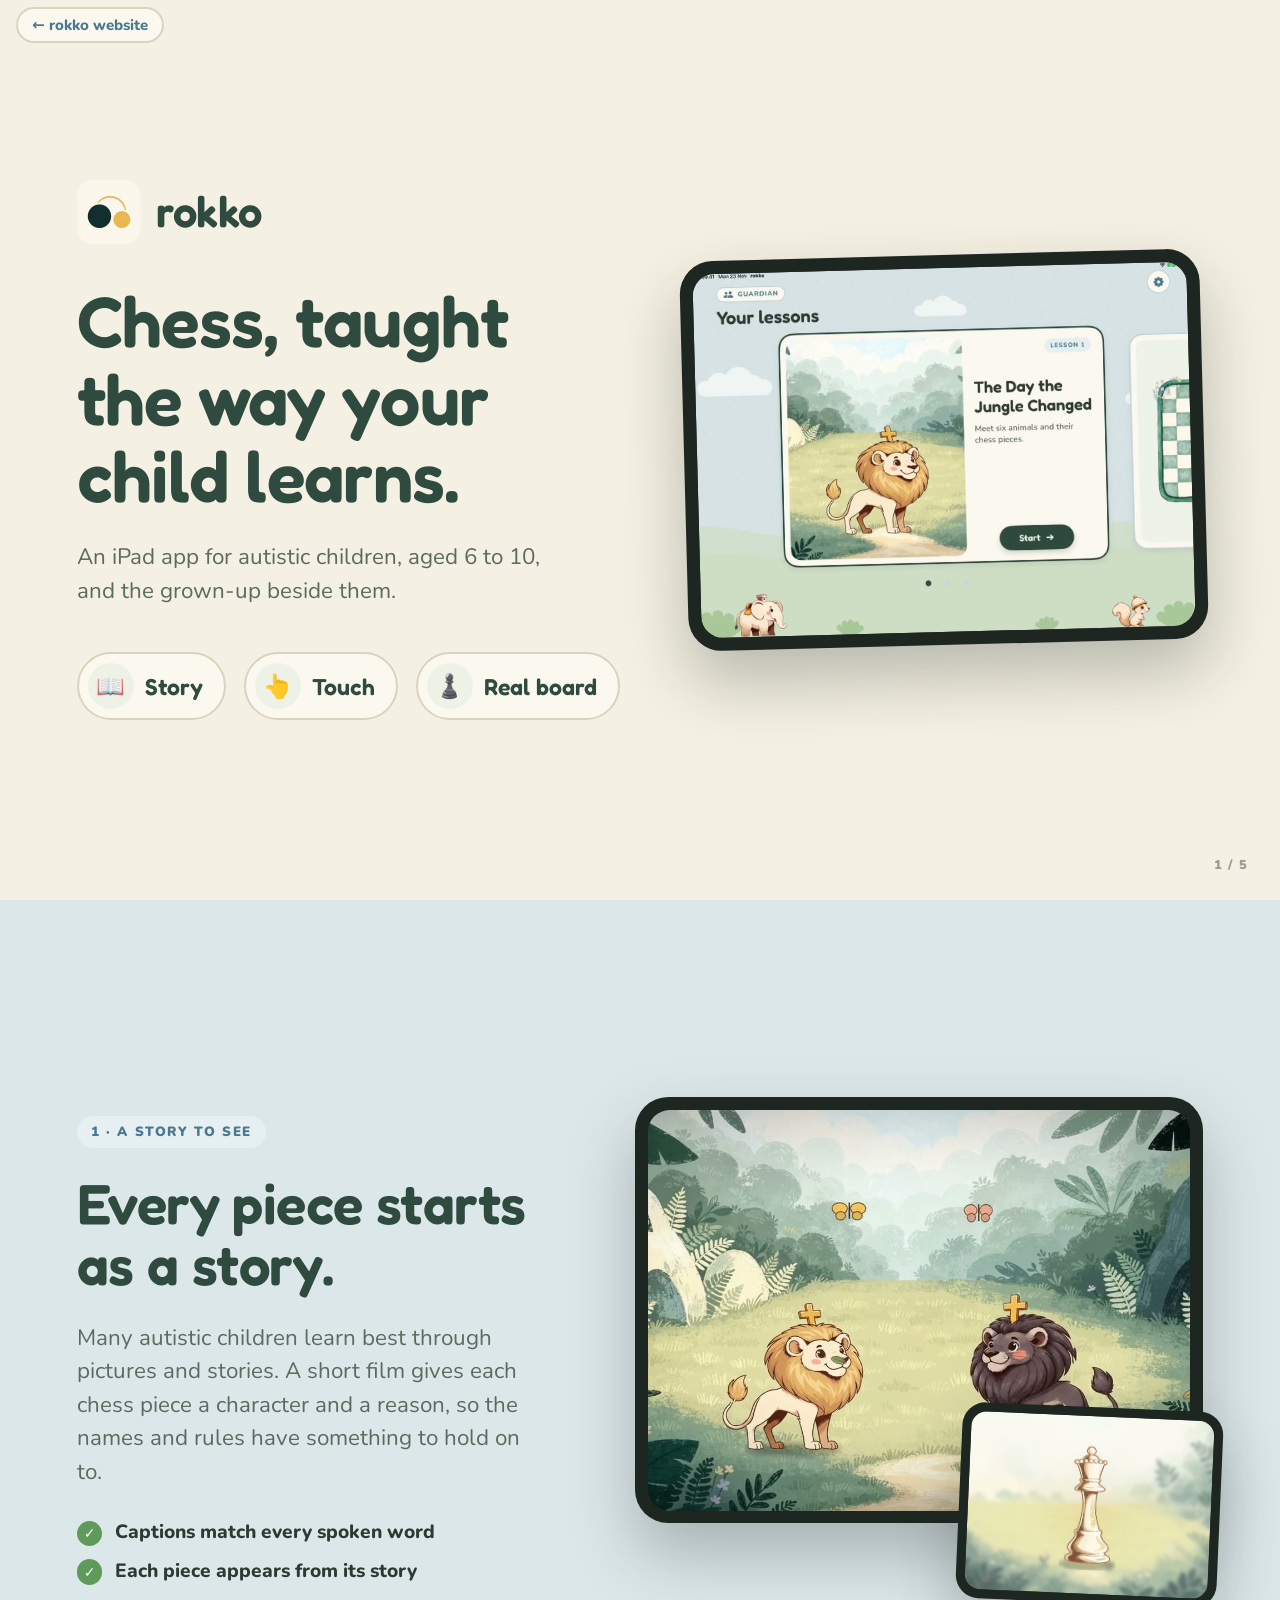
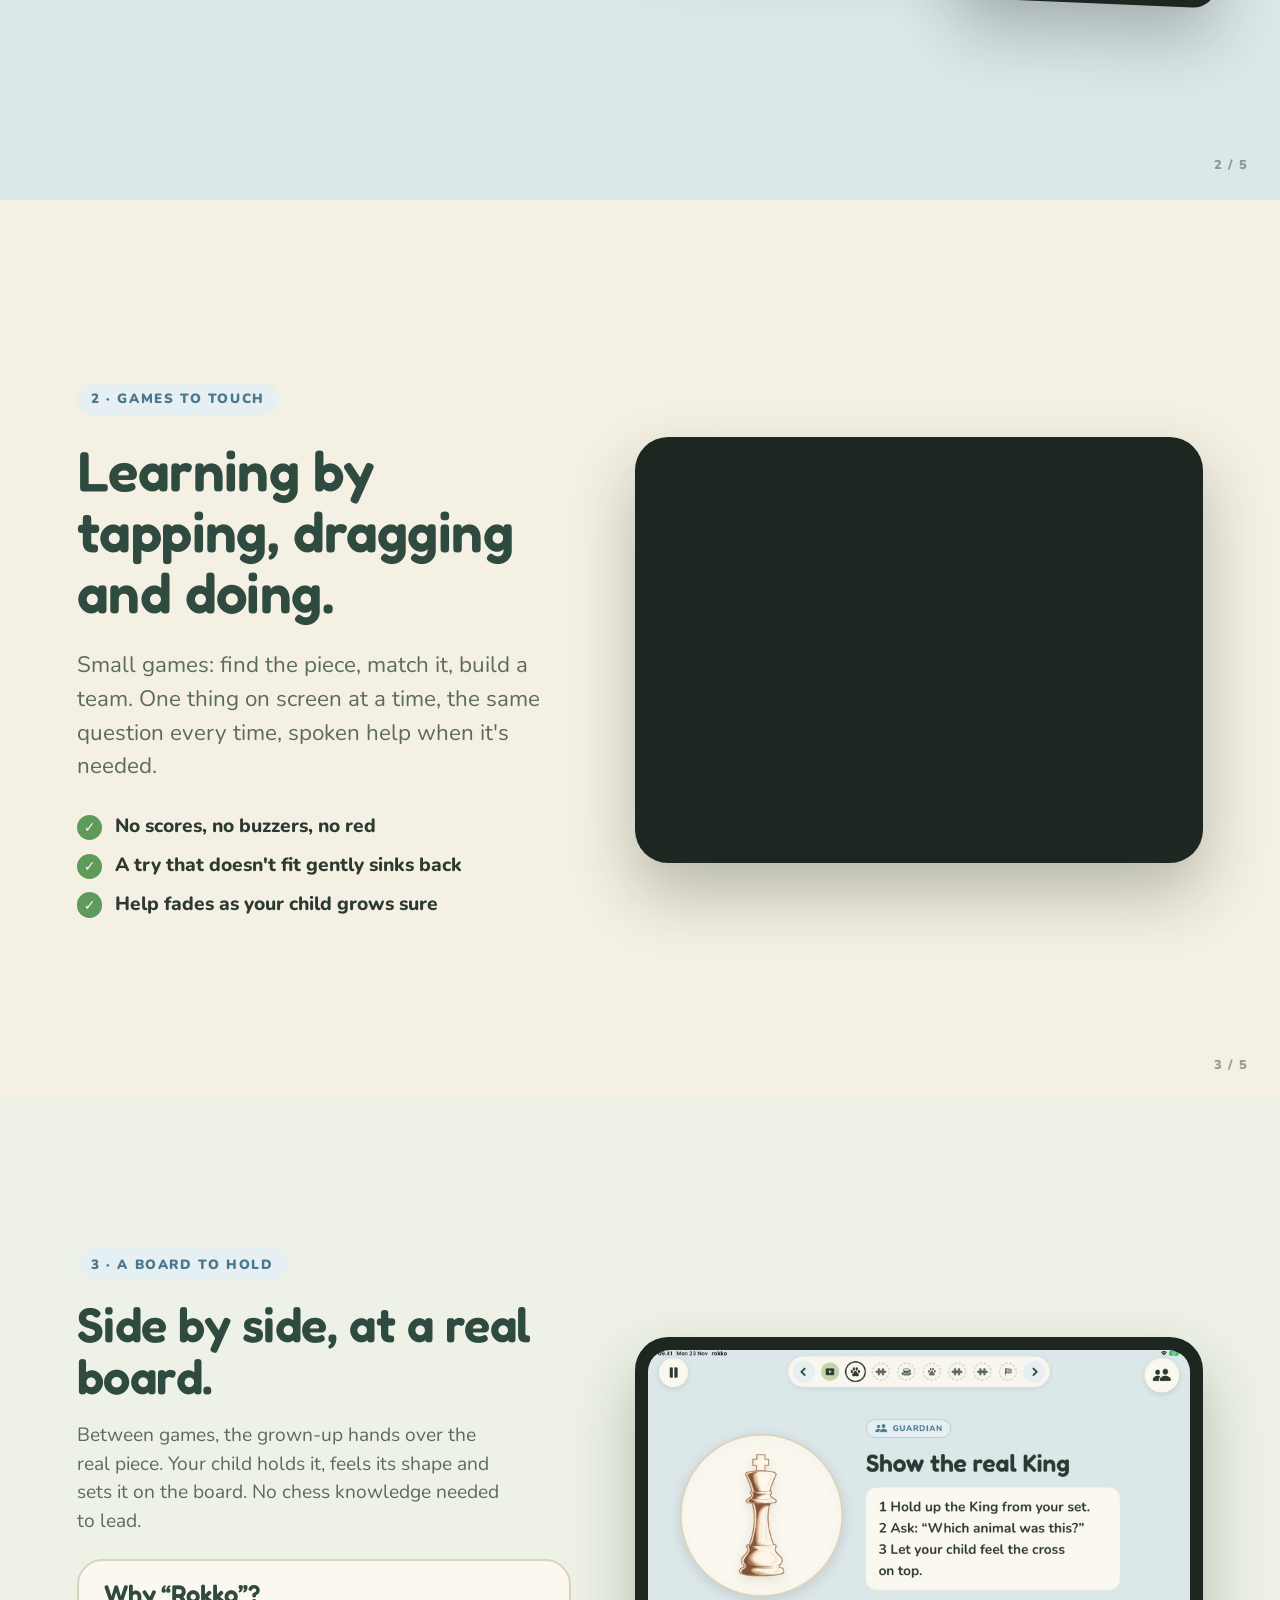
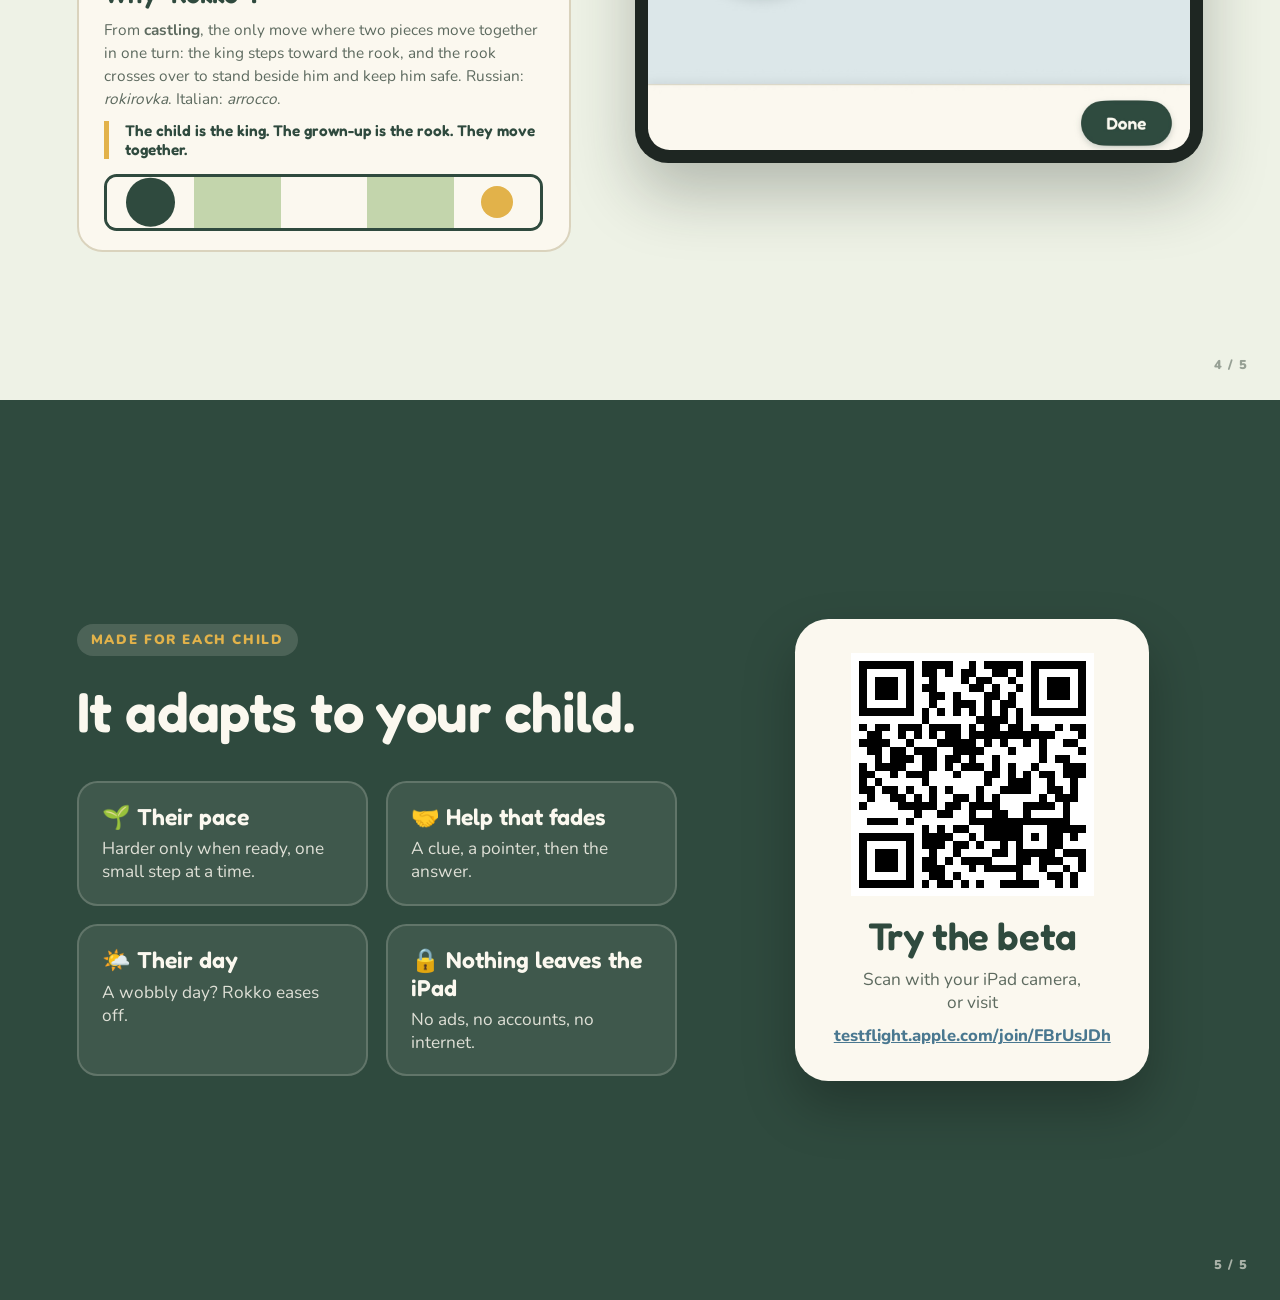
==== Website/showcase/index.html @ 0dcb4445 "Website: product page with app reel, screens and Why Rokko; 5-screen showcase (showcase/?screen=1-5)" ====
<!doctype html>
<html lang="en">
<head>
  <meta charset="utf-8">
  <meta name="viewport" content="width=device-width, initial-scale=1">
  <title>Rokko — showcase</title>
  <meta name="description" content="Rokko in five screens: chess for autistic children through story, touch and a real board.">
  <link rel="icon" href="../assets/favicon.png">
  <link rel="stylesheet" href="showcase.css">
</head>
<!--
  Five monitors, left to right:  showcase/?screen=1  …  showcase/?screen=5   (one panel each, full screen)
  One monitor:                    showcase/?screen=all  (shows each panel in turn)
  In a browser:                   showcase/             (all five panels as a scrolling page)
  Keys in kiosk mode: 1–5 switch panel, F full screen, A cycle all. Works offline from the folder.
-->
<body>
  <!-- 1 · Rokko -->
  <section class="panel p1" data-screen="1">
    <div class="copy">
      <div class="brand"><img src="../assets/icon.png" alt="">rokko</div>
      <h1>Chess, taught the way your child learns.</h1>
      <p class="lede">An iPad app for autistic children, aged 6 to 10, and the grown-up beside them.</p>
      <ul class="trio"><li><span>📖</span>Story</li><li><span>👆</span>Touch</li><li><span>♟️</span>Real board</li></ul>
    </div>
    <div class="ipad tilt"><video src="../media/reel.mp4" poster="../media/reel-poster.jpg" autoplay muted loop playsinline></video></div>
    <span class="step">1 / 5</span>
  </section>

  <!-- 2 · Story -->
  <section class="panel p2" data-screen="2">
    <div class="copy">
      <span class="tag">1 · A story to see</span>
      <h2>Every piece starts as a story.</h2>
      <p class="lede">Many autistic children learn best through pictures and stories. A short film gives each chess piece a character and a reason, so the names and rules have something to hold on to.</p>
      <ul class="ticks"><li>Captions match every spoken word</li><li>Each piece appears from its story</li></ul>
    </div>
    <div class="stack">
      <div class="ipad"><video src="../media/story.mp4" poster="../media/story-poster.jpg" autoplay muted loop playsinline></video></div>
      <div class="ipad small"><video src="../media/transform.mp4" poster="../media/transform-poster.jpg" autoplay muted loop playsinline></video></div>
    </div>
    <span class="step">2 / 5</span>
  </section>

  <!-- 3 · Touch -->
  <section class="panel p3" data-screen="3">
    <div class="copy">
      <span class="tag">2 · Games to touch</span>
      <h2>Learning by tapping, dragging and doing.</h2>
      <p class="lede">Small games: find the piece, match it, build a team. One thing on screen at a time, the same question every time, spoken help when it's needed.</p>
      <ul class="ticks"><li>No scores, no buzzers, no red</li><li>A try that doesn't fit gently sinks back</li><li>Help fades as your child grows sure</li></ul>
    </div>
    <div class="ipad fade">
      <img src="../media/6_round.jpg" alt="A game: Find the King">
      <img src="../media/4_meet.jpg" alt="Meeting a piece">
      <img src="../media/3_film.jpg" alt="The story with captions">
    </div>
    <span class="step">3 / 5</span>
  </section>

  <!-- 4 · Real board + Why Rokko -->
  <section class="panel p4" data-screen="4">
    <div class="copy">
      <span class="tag">3 · A board to hold</span>
      <h2>Side by side, at a real board.</h2>
      <p class="lede">Between games, the grown-up hands over the real piece. Your child holds it, feels its shape and sets it on the board. No chess knowledge needed to lead.</p>
      <div class="why">
        <h3>Why “Rokko”?</h3>
        <p>From <strong>castling</strong>, the only move where two pieces move together in one turn: the king steps toward the rook, and the rook crosses over to stand beside him and keep him safe. Russian: <em>rokirovka</em>. Italian: <em>arrocco</em>.</p>
        <p class="pull">The child is the king. The grown-up is the rook. They move together.</p>
        <div class="castle" aria-hidden="true">
          <span></span><span></span><span></span><span></span><span></span>
          <i class="rook"></i><i class="king"></i>
        </div>
      </div>
    </div>
    <div class="ipad"><img src="../media/5_show.jpg" alt="Guardian's turn: Show the real King"></div>
    <span class="step">4 / 5</span>
  </section>

  <!-- 5 · Adapts + beta -->
  <section class="panel p5" data-screen="5">
    <div class="copy">
      <span class="tag">Made for each child</span>
      <h2>It adapts to your child.</h2>
      <div class="cards">
        <div><b>🌱 Their pace</b><span>Harder only when ready, one small step at a time.</span></div>
        <div><b>🤝 Help that fades</b><span>A clue, a pointer, then the answer.</span></div>
        <div><b>🌤️ Their day</b><span>A wobbly day? Rokko eases off.</span></div>
        <div><b>🔒 Nothing leaves the iPad</b><span>No ads, no accounts, no internet.</span></div>
      </div>
    </div>
    <div class="beta">
      <img class="qr" src="../media/testflight-qr.png" alt="QR code for the Rokko TestFlight beta">
      <h3>Try the beta</h3>
      <p>Scan with your iPad camera,<br>or visit</p>
      <a href="https://testflight.apple.com/join/FBrUsJDh">testflight.apple.com/join/FBrUsJDh</a>
    </div>
    <span class="step">5 / 5</span>
  </section>

  <nav class="web-nav"><a href="../">← rokko website</a></nav>

  <script>
    // Kiosk mode: ?screen=1…5 shows one panel full screen; ?screen=all shows each in turn.
    const panels = [...document.querySelectorAll('.panel')];
    const param = new URLSearchParams(location.search).get('screen');
    const CYCLE_SECONDS = 20;
    let timer = null;

    function show(n) {
      document.body.classList.add('kiosk');
      panels.forEach(p => p.classList.toggle('on', p.dataset.screen === String(n)));
      panels.forEach(p => p.querySelectorAll('video').forEach(v => p.classList.contains('on') ? v.play().catch(() => {}) : v.pause()));
    }
    function cycle() {
      let i = 0; show(1); clearInterval(timer);
      timer = setInterval(() => { i = (i + 1) % panels.length; show(i + 1); }, CYCLE_SECONDS * 1000);
    }
    if (param === 'all') cycle();
    else if (param && panels[param - 1]) show(param);

    document.addEventListener('keydown', e => {
      if (e.key >= '1' && e.key <= '5') { clearInterval(timer); show(e.key); history.replaceState(null, '', '?screen=' + e.key); }
      if (e.key === 'a' || e.key === 'A') { cycle(); history.replaceState(null, '', '?screen=all'); }
      if (e.key === 'f' || e.key === 'F') document.documentElement.requestFullscreen?.();
    });
  </script>
</body>
</html>
---- Website/showcase/showcase.css ----
/* Rokko showcase: five full-screen panels for a monitor wall, and a scrolling page in a browser. */
@font-face { font-family: "Fredoka"; src: url("../assets/Fredoka-SemiBold.ttf") format("truetype"); font-weight: 600; }
@font-face { font-family: "Nunito"; src: url("../assets/Nunito.ttf") format("truetype"); font-weight: 200 1000; }

:root {
  --paper: #F4F0E3; --mist: #DCE7EA; --card: #FBF8EF; --card-edge: #DAD3BD; --leaf: #2F4A3E; --ink: #2D3A31;
  --ink-soft: #5D6A5F; --honey: #E2B24A; --moss: #5E9A5A; --sage: #C3D5AC; --sage-wash: #EEF2E6; --teal: #4A7890; --teal-wash: #E6EFF1;
  /* One unit scales everything to the screen: 1/100 of the width, capped by height for a 16:9 panel. */
  --u: min(1vw, 1.7778vh);
}
* { box-sizing: border-box; }
html, body { margin: 0; }
body { background: var(--paper); color: var(--ink); font-family: "Nunito", system-ui, sans-serif; -webkit-font-smoothing: antialiased; }
h1, h2, h3, .brand { font-family: "Fredoka", system-ui, sans-serif; font-weight: 600; letter-spacing: -0.01em; line-height: 1.08; margin: 0; }
a { color: var(--teal); font-weight: 800; }

/* Panel: 16:9 layout, copy left, device right */
.panel { position: relative; min-height: 100vh; display: grid; grid-template-columns: 1fr 1.15fr; align-items: center;
  gap: calc(var(--u) * 5); padding: calc(var(--u) * 5) calc(var(--u) * 6); overflow: hidden; }
.panel:nth-of-type(even) { background: var(--mist); }
.p4 { background: var(--sage-wash) !important; }
.p5 { background: var(--leaf) !important; color: var(--card); grid-template-columns: 1.3fr 1fr; }

.brand { display: flex; align-items: center; gap: calc(var(--u) * 1.2); font-size: calc(var(--u) * 3.4); color: var(--leaf); margin-bottom: calc(var(--u) * 3); }
.brand img { width: calc(var(--u) * 5); height: calc(var(--u) * 5); border-radius: calc(var(--u) * 1.2); }
h1 { font-size: calc(var(--u) * 5.6); color: var(--leaf); }
h2 { font-size: calc(var(--u) * 4.4); color: var(--leaf); }
.p5 h2 { color: var(--card); }
.lede { font-size: calc(var(--u) * 1.75); line-height: 1.5; color: var(--ink-soft); margin: calc(var(--u) * 2) 0 0; max-width: 36ch; }
.tag { display: inline-block; font-weight: 900; text-transform: uppercase; letter-spacing: 0.12em; font-size: calc(var(--u) * 1.05);
  color: var(--teal); background: var(--teal-wash); padding: calc(var(--u) * 0.5) calc(var(--u) * 1.1); border-radius: 999px; margin-bottom: calc(var(--u) * 2); }
.p5 .tag { background: rgba(251, 248, 239, 0.14); color: var(--honey); }
.step { position: absolute; right: calc(var(--u) * 2.5); bottom: calc(var(--u) * 2); font-weight: 900; font-size: calc(var(--u) * 1);
  letter-spacing: 0.1em; color: var(--ink-soft); opacity: 0.6; }
.p5 .step { color: var(--card); }

.trio { list-style: none; padding: 0; margin: calc(var(--u) * 3.5) 0 0; display: flex; gap: calc(var(--u) * 1.4); }
.trio li { display: flex; align-items: center; gap: calc(var(--u) * 0.9); background: var(--card); border: calc(var(--u) * 0.22) solid var(--card-edge);
  border-radius: 999px; padding: calc(var(--u) * 0.7) calc(var(--u) * 1.6) calc(var(--u) * 0.7) calc(var(--u) * 0.7);
  font-family: "Fredoka", sans-serif; font-size: calc(var(--u) * 1.8); color: var(--leaf); }
.trio span { width: calc(var(--u) * 3.6); height: calc(var(--u) * 3.6); border-radius: 50%; display: grid; place-items: center;
  background: var(--sage-wash); font-size: calc(var(--u) * 1.8); }

.ticks { list-style: none; padding: 0; margin: calc(var(--u) * 2.4) 0 0; display: grid; gap: calc(var(--u) * 1); }
.ticks li { position: relative; padding-left: calc(var(--u) * 3); font-weight: 800; font-size: calc(var(--u) * 1.5); }
.ticks li::before { content: "✓"; position: absolute; left: 0; top: 0.1em; width: calc(var(--u) * 2); height: calc(var(--u) * 2); border-radius: 50%;
  background: var(--moss); color: var(--card); font-size: calc(var(--u) * 1.1); display: grid; place-items: center; }

/* iPad frame */
.ipad { position: relative; aspect-ratio: 4 / 3; width: 100%; background: #1E2622; border-radius: calc(var(--u) * 2.6); padding: calc(var(--u) * 1);
  box-shadow: 0 calc(var(--u) * 2.4) calc(var(--u) * 5) rgba(30, 40, 34, 0.28); }
.ipad > img, .ipad > video { position: absolute; inset: calc(var(--u) * 1); width: calc(100% - var(--u) * 2); height: calc(100% - var(--u) * 2);
  object-fit: cover; border-radius: calc(var(--u) * 1.7); background: var(--mist); }
.tilt { transform: rotate(-1.5deg); }
.stack { position: relative; padding-bottom: 14%; }
.stack .small { position: absolute; width: 46%; right: -3%; bottom: 0; transform: rotate(2.5deg); padding: calc(var(--u) * 0.7); border-radius: calc(var(--u) * 1.8); }
.stack .small > video { inset: calc(var(--u) * 0.7); width: calc(100% - var(--u) * 1.4); height: calc(100% - var(--u) * 1.4); border-radius: calc(var(--u) * 1.2); }

/* Panel 3: screens cross-fade */
.fade > img { opacity: 0; animation: fade 15s infinite; }
.fade > img:nth-child(2) { animation-delay: 5s; }
.fade > img:nth-child(3) { animation-delay: 10s; }
@keyframes fade { 0% { opacity: 0; } 4%, 33% { opacity: 1; } 38%, 100% { opacity: 0; } }

/* Panel 4: Why Rokko + castling */
.why { margin-top: calc(var(--u) * 2.6); background: var(--card); border: calc(var(--u) * 0.22) solid var(--card-edge); border-radius: calc(var(--u) * 2);
  padding: calc(var(--u) * 2) calc(var(--u) * 2.4); }
.why h3 { font-size: calc(var(--u) * 2); color: var(--leaf); }
.why p { font-size: calc(var(--u) * 1.3); line-height: 1.5; margin: calc(var(--u) * 0.8) 0 0; color: var(--ink-soft); }
.why .pull { font-family: "Fredoka", sans-serif; font-size: calc(var(--u) * 1.75); color: var(--leaf); line-height: 1.25;
  border-left: calc(var(--u) * 0.4) solid var(--honey); padding-left: calc(var(--u) * 1.2); }
.castle { position: relative; display: grid; grid-template-columns: repeat(5, 1fr); height: calc(var(--u) * 5.2); margin-top: calc(var(--u) * 1.6);
  border-radius: calc(var(--u) * 1); overflow: hidden; border: calc(var(--u) * 0.25) solid var(--leaf); }
.castle span:nth-child(odd) { background: var(--card); } .castle span:nth-child(even) { background: var(--sage); }
.castle i { position: absolute; top: 50%; width: 20%; display: grid; place-items: center; transform: translateY(-50%); }
.castle i::before { content: ""; border-radius: 50%; aspect-ratio: 1; }
.castle .rook::before { height: calc(var(--u) * 3.8); background: var(--leaf); }
.castle .king::before { height: calc(var(--u) * 2.5); background: var(--honey); }
.castle .rook { left: 0; animation: rook 6s cubic-bezier(.4, 0, .2, 1) infinite; }
.castle .king { left: 80%; animation: king 6s cubic-bezier(.4, 0, .2, 1) infinite; }
@keyframes king { 0%, 15% { left: 80%; } 35%, 85% { left: 40%; } 100% { left: 80%; } }
@keyframes rook { 0%, 22% { left: 0; } 45%, 85% { left: 20%; } 100% { left: 0; } }

/* Panel 5 */
.cards { display: grid; grid-template-columns: 1fr 1fr; gap: calc(var(--u) * 1.4); margin-top: calc(var(--u) * 3); }
.cards div { background: rgba(251, 248, 239, 0.08); border: calc(var(--u) * 0.18) solid rgba(251, 248, 239, 0.18); border-radius: calc(var(--u) * 1.6);
  padding: calc(var(--u) * 1.6) calc(var(--u) * 1.8); }
.cards b { display: block; font-family: "Fredoka", sans-serif; font-weight: 600; font-size: calc(var(--u) * 1.8); margin-bottom: calc(var(--u) * 0.5); }
.cards span { font-size: calc(var(--u) * 1.35); opacity: 0.85; }
.beta { justify-self: center; text-align: center; background: var(--card); color: var(--ink); border-radius: calc(var(--u) * 2.6);
  padding: calc(var(--u) * 2.6) calc(var(--u) * 3); box-shadow: 0 calc(var(--u) * 2) calc(var(--u) * 4) rgba(0, 0, 0, 0.25); }
.qr { width: calc(var(--u) * 19); height: calc(var(--u) * 19); image-rendering: pixelated; display: block; margin: 0 auto calc(var(--u) * 1.6); }
.beta h3 { font-size: calc(var(--u) * 3); color: var(--leaf); }
.beta p { font-size: calc(var(--u) * 1.35); color: var(--ink-soft); margin: calc(var(--u) * 0.8) 0; }
.beta a { font-size: calc(var(--u) * 1.3); word-break: break-all; }

.web-nav { position: fixed; left: 16px; top: 14px; z-index: 5; }
.web-nav a { background: var(--card); border: 2px solid var(--card-edge); padding: 6px 14px; border-radius: 999px; text-decoration: none; font-size: 15px; }

/* Kiosk: one panel, exactly the screen, no cursor, no scroll */
.kiosk { overflow: hidden; cursor: none; }
.kiosk .panel { display: none; height: 100vh; }
.kiosk .panel.on { display: grid; animation: in 0.8s ease-out; }
.kiosk .web-nav { display: none; }
@keyframes in { from { opacity: 0; } to { opacity: 1; } }

@media (prefers-reduced-motion: reduce) {
  .castle .rook, .castle .king, .kiosk .panel.on { animation: none; }
  .castle .rook { left: 20%; } .castle .king { left: 40%; }
}

/* Browser on a portrait or small screen: stack */
@media (max-aspect-ratio: 5/4) {
  :root { --u: min(1.9vw, 1vh); }
  .panel, .p5 { grid-template-columns: 1fr; min-height: auto; padding: 72px 6vw; }
  .kiosk .panel { height: auto; min-height: 100vh; }
  .cards { grid-template-columns: 1fr; }
}

/* Fit tweaks */
.trio li { white-space: nowrap; }
.p4 { padding-top: calc(var(--u) * 3.5); padding-bottom: calc(var(--u) * 3.5); }
.p4 h2 { font-size: calc(var(--u) * 3.8); }
.p4 .lede { font-size: calc(var(--u) * 1.5); margin-top: calc(var(--u) * 1.4); }
.p4 .tag { margin-bottom: calc(var(--u) * 1.4); }
.p4 .why { margin-top: calc(var(--u) * 1.8); padding: calc(var(--u) * 1.5) calc(var(--u) * 2); }
.p4 .why p { font-size: calc(var(--u) * 1.2); }
.p4 .castle { height: calc(var(--u) * 4.4); margin-top: calc(var(--u) * 1.2); }
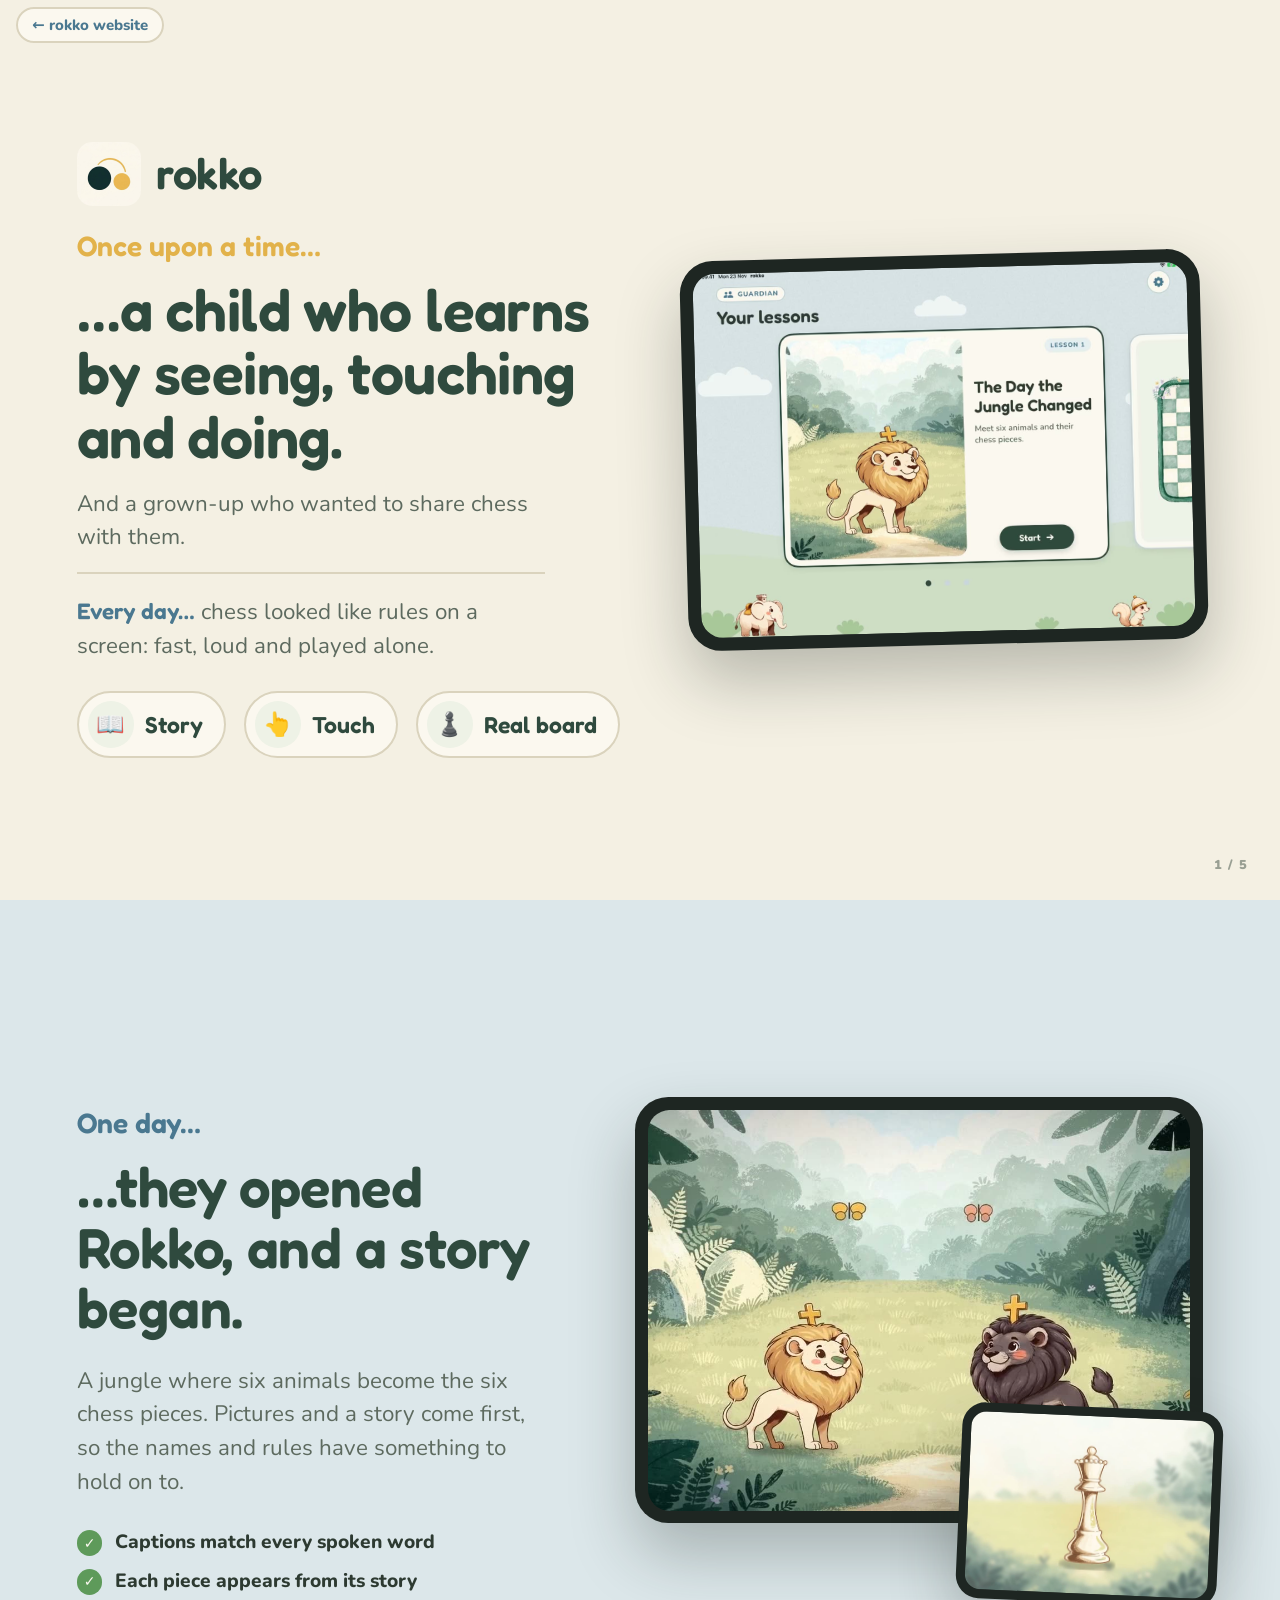
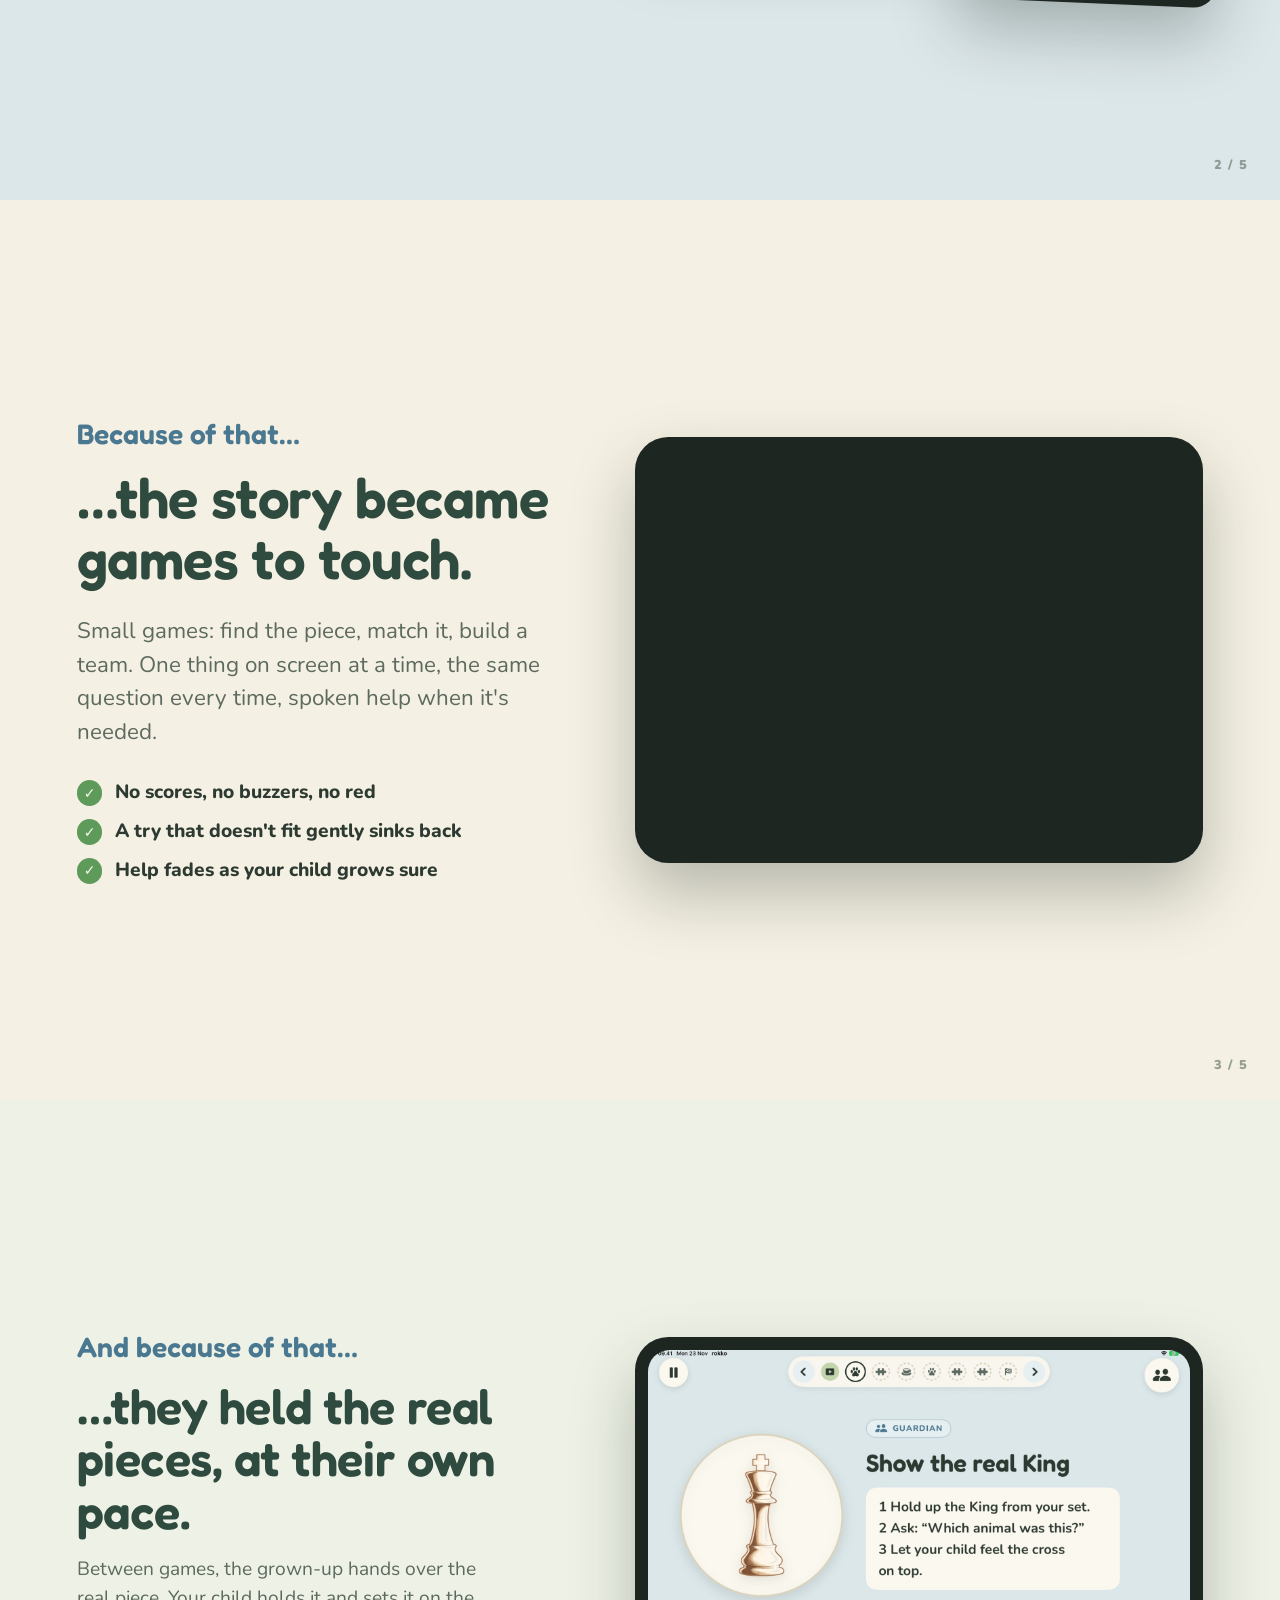
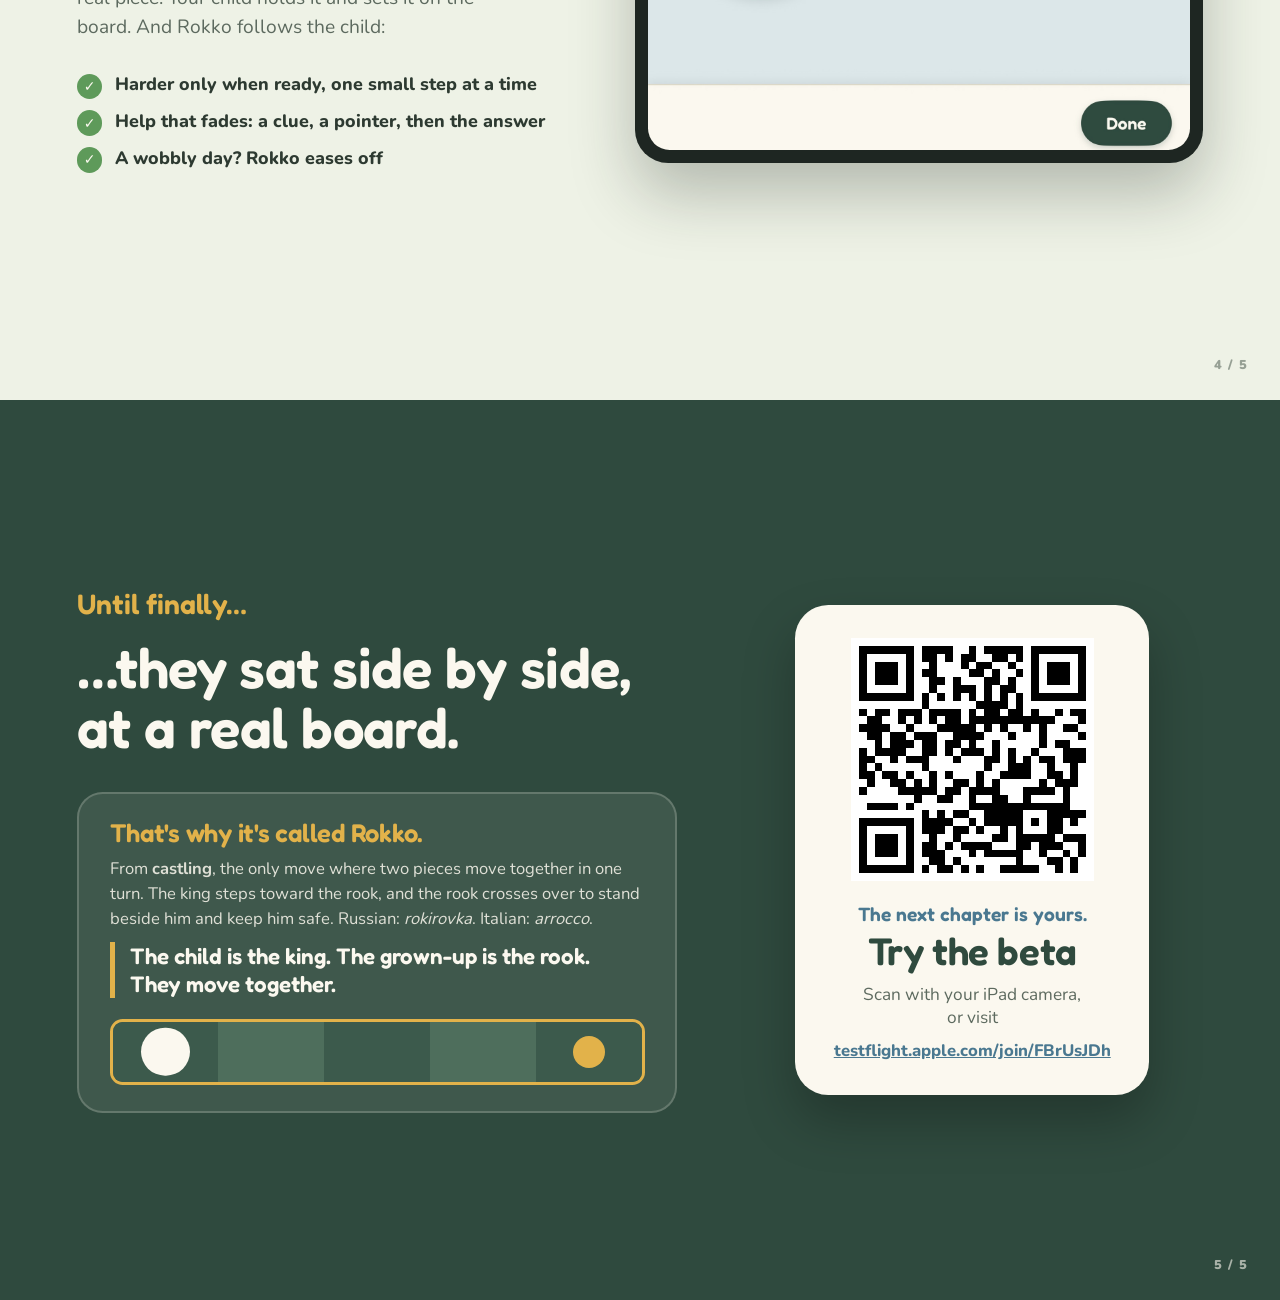
==== commit cd719a06: "Website and showcase: tell it as a frame story (Story Spine: once upon a time … until finally, castl" ====
--- a/Website/showcase/index.html
+++ b/Website/showcase/index.html
@@ -19,8 +19,10 @@
   <section class="panel p1" data-screen="1">
     <div class="copy">
       <div class="brand"><img src="../assets/icon.png" alt="">rokko</div>
-      <h1>Chess, taught the way your child learns.</h1>
-      <p class="lede">An iPad app for autistic children, aged 6 to 10, and the grown-up beside them.</p>
+      <span class="spine">Once upon a time…</span>
+      <h1>…a child who learns by seeing, touching and doing.</h1>
+      <p class="lede">And a grown-up who wanted to share chess with them.</p>
+      <p class="lede everyday"><b>Every day…</b> chess looked like rules on a screen: fast, loud and played alone.</p>
       <ul class="trio"><li><span>📖</span>Story</li><li><span>👆</span>Touch</li><li><span>♟️</span>Real board</li></ul>
     </div>
     <div class="ipad tilt"><video src="../media/reel.mp4" poster="../media/reel-poster.jpg" autoplay muted loop playsinline></video></div>
@@ -30,9 +32,9 @@
   <!-- 2 · Story -->
   <section class="panel p2" data-screen="2">
     <div class="copy">
-      <span class="tag">1 · A story to see</span>
-      <h2>Every piece starts as a story.</h2>
-      <p class="lede">Many autistic children learn best through pictures and stories. A short film gives each chess piece a character and a reason, so the names and rules have something to hold on to.</p>
+      <span class="spine">One day…</span>
+      <h2>…they opened Rokko, and a story began.</h2>
+      <p class="lede">A jungle where six animals become the six chess pieces. Pictures and a story come first, so the names and rules have something to hold on to.</p>
       <ul class="ticks"><li>Captions match every spoken word</li><li>Each piece appears from its story</li></ul>
     </div>
     <div class="stack">
@@ -45,8 +47,8 @@
   <!-- 3 · Touch -->
   <section class="panel p3" data-screen="3">
     <div class="copy">
-      <span class="tag">2 · Games to touch</span>
-      <h2>Learning by tapping, dragging and doing.</h2>
+      <span class="spine">Because of that…</span>
+      <h2>…the story became games to touch.</h2>
       <p class="lede">Small games: find the piece, match it, build a team. One thing on screen at a time, the same question every time, spoken help when it's needed.</p>
       <ul class="ticks"><li>No scores, no buzzers, no red</li><li>A try that doesn't fit gently sinks back</li><li>Help fades as your child grows sure</li></ul>
     </div>
@@ -61,18 +63,14 @@
   <!-- 4 · Real board + Why Rokko -->
   <section class="panel p4" data-screen="4">
     <div class="copy">
-      <span class="tag">3 · A board to hold</span>
-      <h2>Side by side, at a real board.</h2>
-      <p class="lede">Between games, the grown-up hands over the real piece. Your child holds it, feels its shape and sets it on the board. No chess knowledge needed to lead.</p>
-      <div class="why">
-        <h3>Why “Rokko”?</h3>
-        <p>From <strong>castling</strong>, the only move where two pieces move together in one turn: the king steps toward the rook, and the rook crosses over to stand beside him and keep him safe. Russian: <em>rokirovka</em>. Italian: <em>arrocco</em>.</p>
-        <p class="pull">The child is the king. The grown-up is the rook. They move together.</p>
-        <div class="castle" aria-hidden="true">
-          <span></span><span></span><span></span><span></span><span></span>
-          <i class="rook"></i><i class="king"></i>
-        </div>
-      </div>
+      <span class="spine">And because of that…</span>
+      <h2>…they held the real pieces, at their own pace.</h2>
+      <p class="lede">Between games, the grown-up hands over the real piece. Your child holds it and sets it on the board. And Rokko follows the child:</p>
+      <ul class="ticks">
+        <li>Harder only when ready, one small step at a time</li>
+        <li>Help that fades: a clue, a pointer, then the answer</li>
+        <li>A wobbly day? Rokko eases off</li>
+      </ul>
     </div>
     <div class="ipad"><img src="../media/5_show.jpg" alt="Guardian's turn: Show the real King"></div>
     <span class="step">4 / 5</span>
@@ -81,17 +79,21 @@
   <!-- 5 · Adapts + beta -->
   <section class="panel p5" data-screen="5">
     <div class="copy">
-      <span class="tag">Made for each child</span>
-      <h2>It adapts to your child.</h2>
-      <div class="cards">
-        <div><b>🌱 Their pace</b><span>Harder only when ready, one small step at a time.</span></div>
-        <div><b>🤝 Help that fades</b><span>A clue, a pointer, then the answer.</span></div>
-        <div><b>🌤️ Their day</b><span>A wobbly day? Rokko eases off.</span></div>
-        <div><b>🔒 Nothing leaves the iPad</b><span>No ads, no accounts, no internet.</span></div>
+      <span class="spine">Until finally…</span>
+      <h2>…they sat side by side, at a real board.</h2>
+      <div class="why">
+        <h3>That's why it's called Rokko.</h3>
+        <p>From <strong>castling</strong>, the only move where two pieces move together in one turn. The king steps toward the rook, and the rook crosses over to stand beside him and keep him safe. Russian: <em>rokirovka</em>. Italian: <em>arrocco</em>.</p>
+        <p class="pull">The child is the king. The grown-up is the rook. They move together.</p>
+        <div class="castle" aria-hidden="true">
+          <span></span><span></span><span></span><span></span><span></span>
+          <i class="rook"></i><i class="king"></i>
+        </div>
       </div>
     </div>
     <div class="beta">
       <img class="qr" src="../media/testflight-qr.png" alt="QR code for the Rokko TestFlight beta">
+      <span class="next">The next chapter is yours.</span>
       <h3>Try the beta</h3>
       <p>Scan with your iPad camera,<br>or visit</p>
       <a href="https://testflight.apple.com/join/FBrUsJDh">testflight.apple.com/join/FBrUsJDh</a>
--- a/Website/showcase/showcase.css
+++ b/Website/showcase/showcase.css
@@ -126,3 +126,23 @@
 .p4 .why { margin-top: calc(var(--u) * 1.8); padding: calc(var(--u) * 1.5) calc(var(--u) * 2); }
 .p4 .why p { font-size: calc(var(--u) * 1.2); }
 .p4 .castle { height: calc(var(--u) * 4.4); margin-top: calc(var(--u) * 1.2); }
+
+/* Story Spine (the frame) */
+.spine { display: block; font-family: "Fredoka", sans-serif; font-size: calc(var(--u) * 2.2); color: var(--teal); margin-bottom: calc(var(--u) * 1.2); }
+.p1 .spine { color: var(--honey); }
+.p5 .spine { color: var(--honey); }
+.everyday { border-top: calc(var(--u) * 0.18) solid var(--card-edge); padding-top: calc(var(--u) * 1.6); }
+.everyday b { font-family: "Fredoka", sans-serif; font-weight: 600; color: var(--teal); }
+.p1 h1 { font-size: calc(var(--u) * 4.6); }
+.p5 .why { background: rgba(251, 248, 239, 0.08); border-color: rgba(251, 248, 239, 0.2); }
+.p5 .why h3 { color: var(--honey); }
+.p5 .why p { color: rgba(251, 248, 239, 0.85); }
+.p5 .why .pull { color: var(--card); }
+.p5 .castle { border-color: var(--honey); }
+.p5 .castle span:nth-child(odd) { background: #3C5A4C; } .p5 .castle span:nth-child(even) { background: #4E6E5C; }
+.p5 .castle .rook::before { background: var(--card); }
+.next { display: block; font-family: "Fredoka", sans-serif; font-size: calc(var(--u) * 1.5); color: var(--teal); margin-bottom: calc(var(--u) * 0.4); }
+.p4 .ticks li { font-size: calc(var(--u) * 1.4); }
+.p1 .brand { margin-bottom: calc(var(--u) * 1.8); }
+.p1 .lede { margin-top: calc(var(--u) * 1.4); }
+.p1 .trio { margin-top: calc(var(--u) * 2.2); }
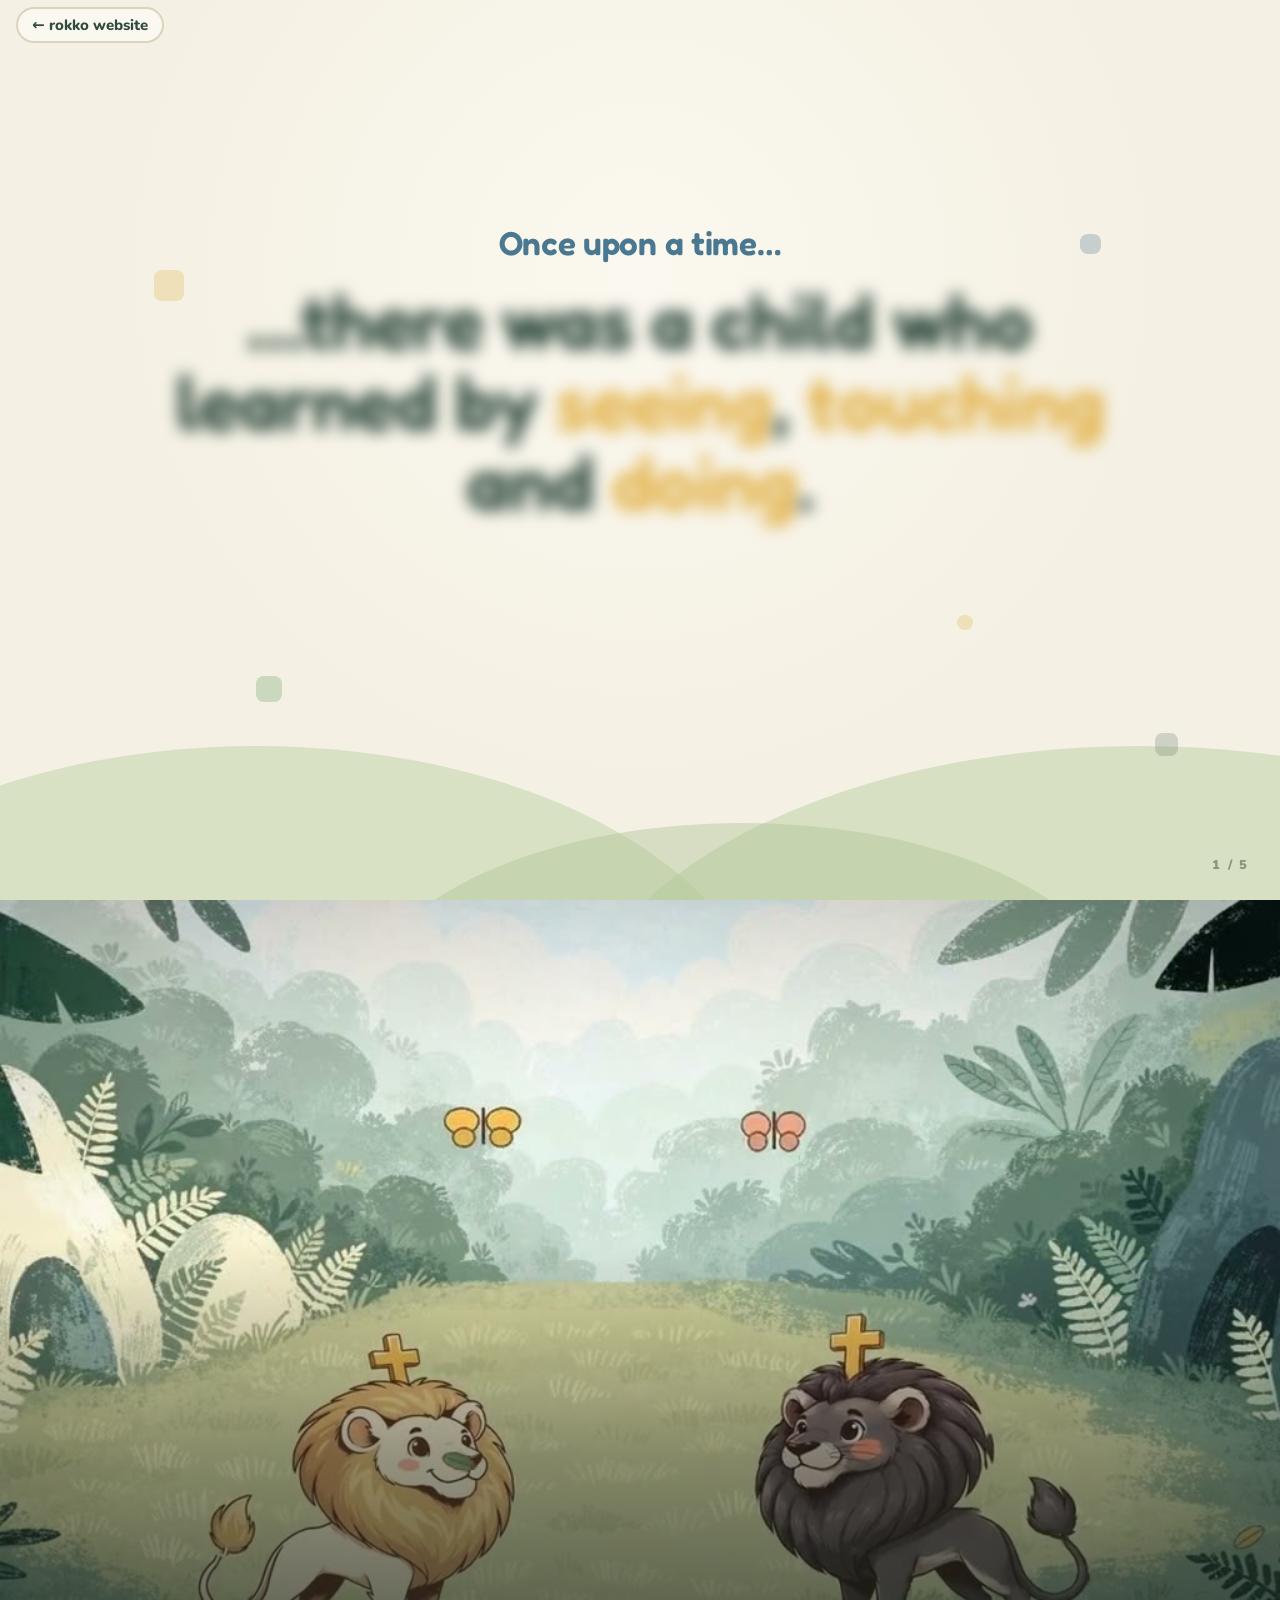
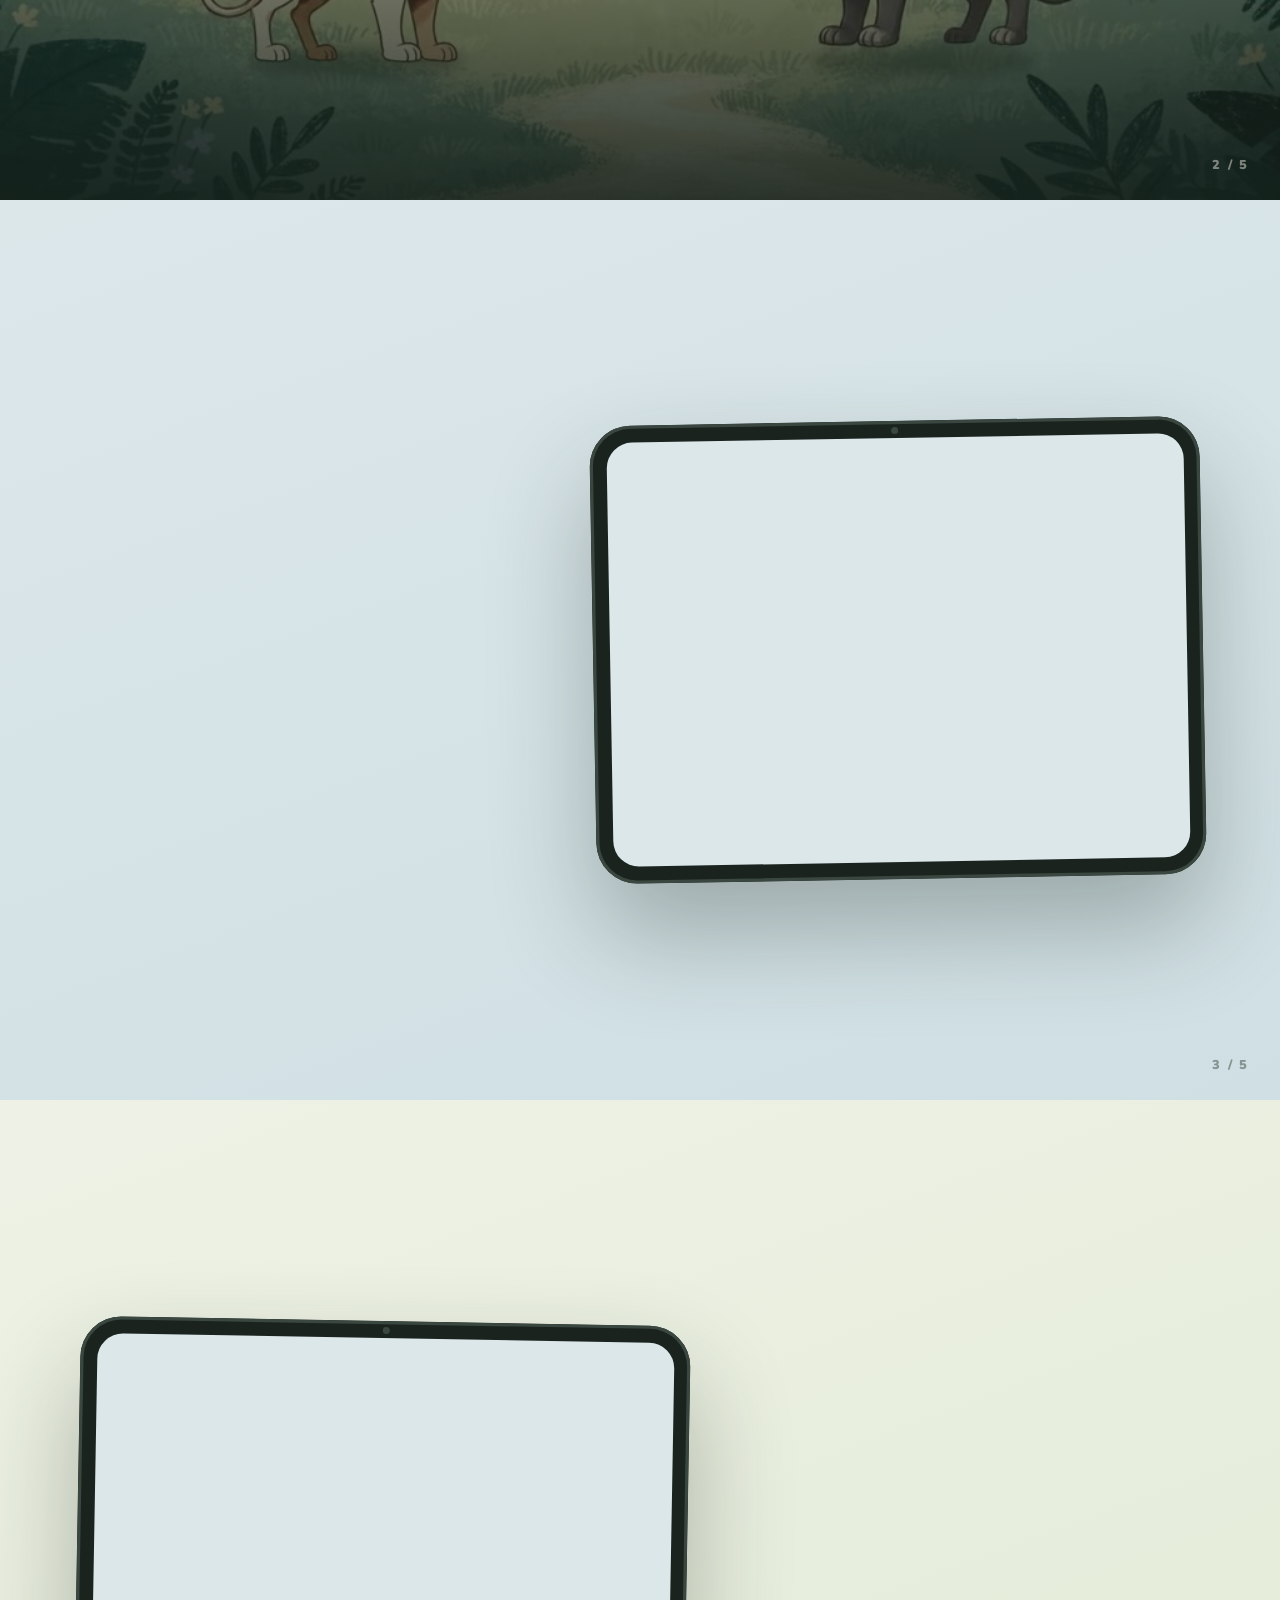
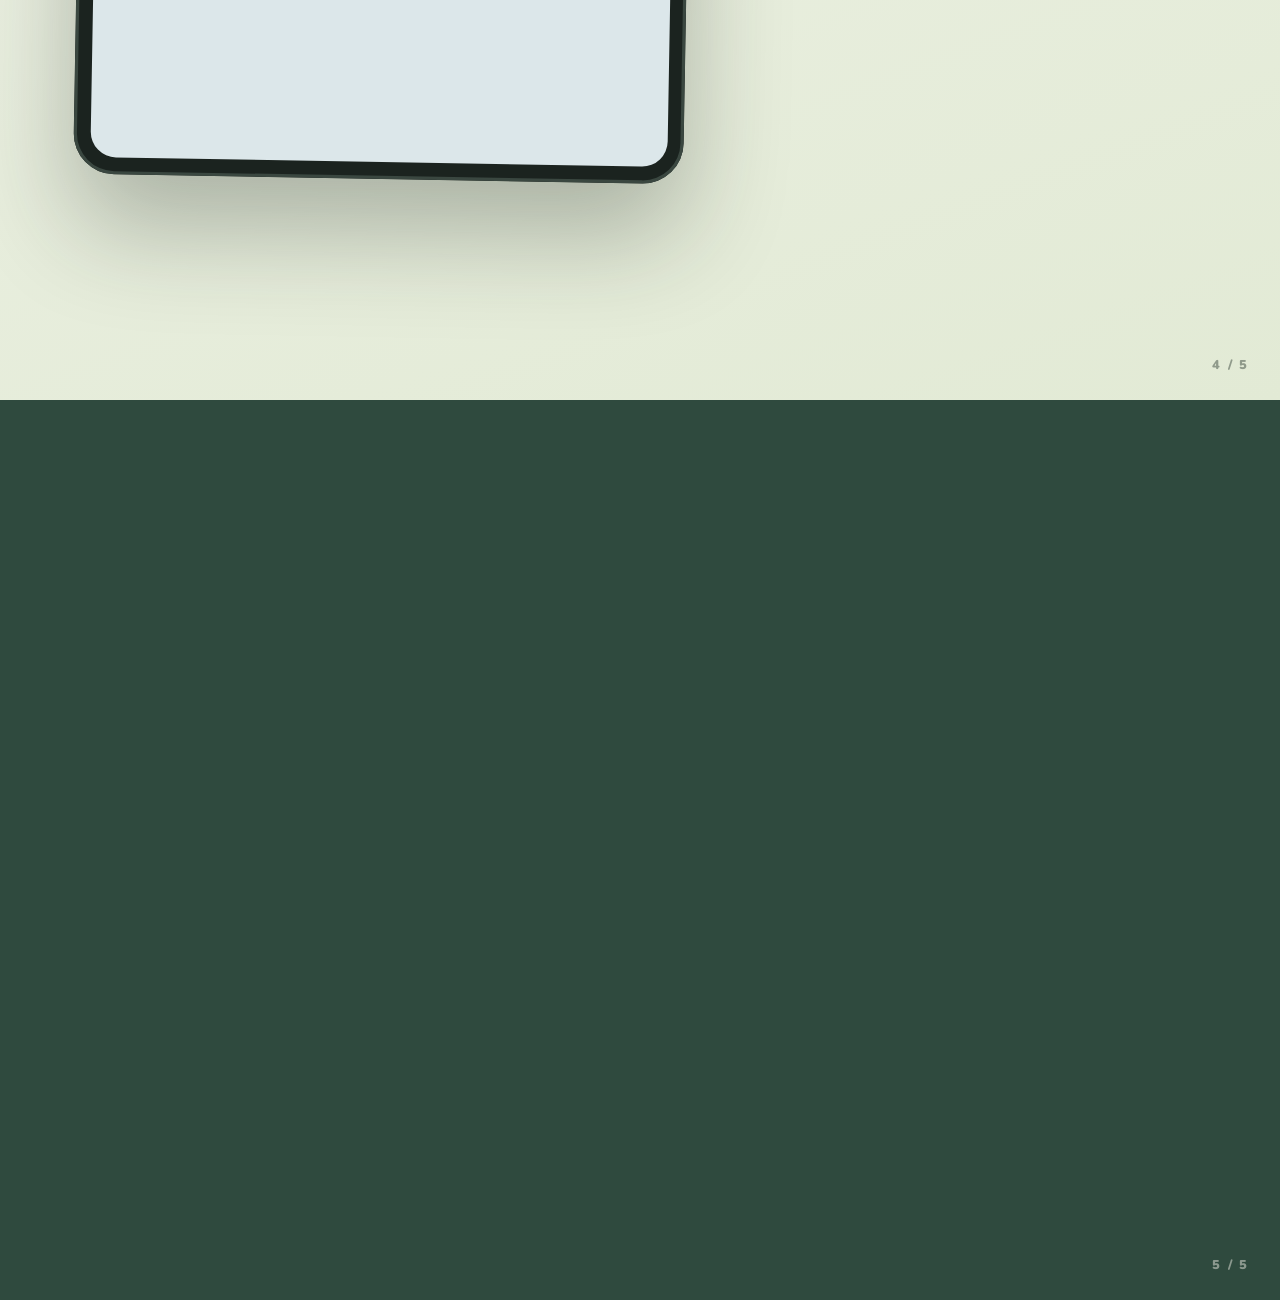
==== commit ae0a47d7: "Showcase: full-bleed cinematic chapters on one shared 24 s clock (word reveals, film, Ken Burns zoom" ====
--- a/Website/showcase/index.html
+++ b/Website/showcase/index.html
@@ -4,129 +4,154 @@
   <meta charset="utf-8">
   <meta name="viewport" content="width=device-width, initial-scale=1">
   <title>Rokko — showcase</title>
-  <meta name="description" content="Rokko in five screens: chess for autistic children through story, touch and a real board.">
+  <meta name="description" content="Rokko in five chapters: chess for autistic children through story, touch and a real board.">
   <link rel="icon" href="../assets/favicon.png">
   <link rel="stylesheet" href="showcase.css">
 </head>
 <!--
-  Five monitors, left to right:  showcase/?screen=1  …  showcase/?screen=5   (one panel each, full screen)
-  One monitor:                    showcase/?screen=all  (shows each panel in turn)
-  In a browser:                   showcase/             (all five panels as a scrolling page)
-  Keys in kiosk mode: 1–5 switch panel, F full screen, A cycle all. Works offline from the folder.
+  Booth wall, five monitors left to right:  showcase/?screen=1 … showcase/?screen=5   (press F for full screen)
+  One monitor:                                showcase/?screen=all  (plays the five chapters in turn)
+  Browser:                                    showcase/             (the five chapters as full-screen pages)
+  Every screen runs the same 24-second clock, so the whole wall tells the story together.
+  Each chapter is a sequence of beats: <… class="beat" data-at="s" data-until="s">, seconds into the cycle.
+  Keys: 1–5 chapter, A all, F full screen. Works offline from the folder.
 -->
 <body>
-  <!-- 1 · Rokko -->
+
+  <!-- 1 · Once upon a time / Every day -->
   <section class="panel p1" data-screen="1">
-    <div class="copy">
-      <div class="brand"><img src="../assets/icon.png" alt="">rokko</div>
-      <span class="spine">Once upon a time…</span>
-      <h1>…a child who learns by seeing, touching and doing.</h1>
-      <p class="lede">And a grown-up who wanted to share chess with them.</p>
-      <p class="lede everyday"><b>Every day…</b> chess looked like rules on a screen: fast, loud and played alone.</p>
-      <ul class="trio"><li><span>📖</span>Story</li><li><span>👆</span>Touch</li><li><span>♟️</span>Real board</li></ul>
+    <div class="scenery" aria-hidden="true">
+      <i class="hill h1"></i><i class="hill h2"></i><i class="hill h3"></i>
+      <i class="cloud c1"></i><i class="cloud c2"></i><i class="cloud c3"></i>
+      <i class="sq s1"></i><i class="sq s2"></i><i class="sq s3"></i><i class="sq s4"></i><i class="sq s5"></i>
     </div>
-    <div class="ipad tilt"><video src="../media/reel.mp4" poster="../media/reel-poster.jpg" autoplay muted loop playsinline></video></div>
-    <span class="step">1 / 5</span>
+    <div class="center">
+      <div class="beat" data-at="0.4" data-until="11.5">
+        <p class="spine">Once upon a time…</p>
+        <h1 class="words">…there was a child who learned by <em>seeing</em>, <em>touching</em> and <em>doing</em>.</h1>
+      </div>
+      <div class="beat" data-at="6" data-until="11.5">
+        <p class="big-line words">And a grown-up who wanted to share chess with them.</p>
+      </div>
+      <div class="beat" data-at="12" data-until="18.5">
+        <p class="spine">Every day…</p>
+        <h1 class="words">…chess looked like rules on a screen.</h1>
+        <p class="big-line words muted">Fast. Loud. Played alone.</p>
+      </div>
+      <div class="beat logo-beat" data-at="19" data-until="24">
+        <div class="logo-mark"><i class="lr"></i><i class="lk"></i></div>
+        <p class="wordmark">rokko</p>
+        <p class="big-line words">Chess, taught the way your child learns.</p>
+      </div>
+    </div>
+    <span class="chapter">1 / 5</span>
   </section>
 
-  <!-- 2 · Story -->
-  <section class="panel p2" data-screen="2">
-    <div class="copy">
-      <span class="spine">One day…</span>
-      <h2>…they opened Rokko, and a story began.</h2>
-      <p class="lede">A jungle where six animals become the six chess pieces. Pictures and a story come first, so the names and rules have something to hold on to.</p>
-      <ul class="ticks"><li>Captions match every spoken word</li><li>Each piece appears from its story</li></ul>
+  <!-- 2 · One day: the film, full bleed -->
+  <section class="panel p2 dark" data-screen="2">
+    <video class="bleed beat" data-at="0" data-until="13" data-restart src="../media/story.mp4" poster="../media/story-poster.jpg" muted playsinline loop></video>
+    <video class="bleed beat" data-at="12.6" data-until="24" data-restart src="../media/transform.mp4" poster="../media/transform-poster.jpg" muted playsinline loop></video>
+    <div class="shade"></div>
+    <div class="caption">
+      <div class="beat" data-at="0.8" data-until="12.4">
+        <p class="spine">One day…</p>
+        <h1 class="words">…they opened Rokko, and a story began.</h1>
+      </div>
+      <div class="beat" data-at="13.2" data-until="23.6">
+        <p class="spine">In the jungle…</p>
+        <h1 class="words">…six animals become the six chess pieces.</h1>
+        <p class="big-line words">Pictures and a story first. Then the names and rules have something to hold on to.</p>
+      </div>
     </div>
-    <div class="stack">
-      <div class="ipad"><video src="../media/story.mp4" poster="../media/story-poster.jpg" autoplay muted loop playsinline></video></div>
-      <div class="ipad small"><video src="../media/transform.mp4" poster="../media/transform-poster.jpg" autoplay muted loop playsinline></video></div>
-    </div>
-    <span class="step">2 / 5</span>
+    <span class="chapter">2 / 5</span>
   </section>
 
-  <!-- 3 · Touch -->
+  <!-- 3 · Because of that: games to touch -->
   <section class="panel p3" data-screen="3">
-    <div class="copy">
-      <span class="spine">Because of that…</span>
-      <h2>…the story became games to touch.</h2>
-      <p class="lede">Small games: find the piece, match it, build a team. One thing on screen at a time, the same question every time, spoken help when it's needed.</p>
-      <ul class="ticks"><li>No scores, no buzzers, no red</li><li>A try that doesn't fit gently sinks back</li><li>Help fades as your child grows sure</li></ul>
-    </div>
-    <div class="ipad fade">
-      <img src="../media/6_round.jpg" alt="A game: Find the King">
-      <img src="../media/4_meet.jpg" alt="Meeting a piece">
-      <img src="../media/3_film.jpg" alt="The story with captions">
-    </div>
-    <span class="step">3 / 5</span>
-  </section>
-
-  <!-- 4 · Real board + Why Rokko -->
-  <section class="panel p4" data-screen="4">
-    <div class="copy">
-      <span class="spine">And because of that…</span>
-      <h2>…they held the real pieces, at their own pace.</h2>
-      <p class="lede">Between games, the grown-up hands over the real piece. Your child holds it and sets it on the board. And Rokko follows the child:</p>
-      <ul class="ticks">
-        <li>Harder only when ready, one small step at a time</li>
-        <li>Help that fades: a clue, a pointer, then the answer</li>
-        <li>A wobbly day? Rokko eases off</li>
-      </ul>
-    </div>
-    <div class="ipad"><img src="../media/5_show.jpg" alt="Guardian's turn: Show the real King"></div>
-    <span class="step">4 / 5</span>
-  </section>
-
-  <!-- 5 · Adapts + beta -->
-  <section class="panel p5" data-screen="5">
-    <div class="copy">
-      <span class="spine">Until finally…</span>
-      <h2>…they sat side by side, at a real board.</h2>
-      <div class="why">
-        <h3>That's why it's called Rokko.</h3>
-        <p>From <strong>castling</strong>, the only move where two pieces move together in one turn. The king steps toward the rook, and the rook crosses over to stand beside him and keep him safe. Russian: <em>rokirovka</em>. Italian: <em>arrocco</em>.</p>
-        <p class="pull">The child is the king. The grown-up is the rook. They move together.</p>
-        <div class="castle" aria-hidden="true">
-          <span></span><span></span><span></span><span></span><span></span>
-          <i class="rook"></i><i class="king"></i>
+    <div class="split">
+      <div class="copy">
+        <div class="beat" data-at="0.4" data-until="23.6">
+          <p class="spine">Because of that…</p>
+          <h1 class="words">…the story became games to touch.</h1>
+        </div>
+        <ul class="points">
+          <li class="beat" data-at="7" data-until="23.6"><b>One question,</b> every time. “Find the King.”</li>
+          <li class="beat" data-at="10" data-until="23.6"><b>No scores,</b> no buzzers, no red.</li>
+          <li class="beat" data-at="13" data-until="23.6"><b>Help that fades:</b> a clue, a pointer, the answer.</li>
+        </ul>
+      </div>
+      <div class="device beat" data-at="0" data-until="24">
+        <div class="screen">
+          <img class="kb beat kb-cards" data-at="0" data-until="12.4" src="../media/6_round.jpg" alt="A game: Find the King">
+          <img class="kb beat kb-meet" data-at="12" data-until="24" src="../media/4_meet.jpg" alt="Meet the lion">
+          <i class="tap beat" data-at="4.5" data-until="7.5" aria-hidden="true"></i>
         </div>
       </div>
     </div>
-    <div class="beta">
-      <img class="qr" src="../media/testflight-qr.png" alt="QR code for the Rokko TestFlight beta">
-      <span class="next">The next chapter is yours.</span>
-      <h3>Try the beta</h3>
-      <p>Scan with your iPad camera,<br>or visit</p>
-      <a href="https://testflight.apple.com/join/FBrUsJDh">testflight.apple.com/join/FBrUsJDh</a>
+    <span class="chapter">3 / 5</span>
+  </section>
+
+  <!-- 4 · And because of that: the real board, at their pace -->
+  <section class="panel p4" data-screen="4">
+    <div class="split flip">
+      <div class="device beat" data-at="0" data-until="24">
+        <div class="screen">
+          <img class="kb beat kb-show" data-at="0" data-until="12.4" src="../media/5_show.jpg" alt="Show the real King">
+          <img class="kb beat kb-ready" data-at="12" data-until="24" src="../media/2_ready.jpg" alt="Get these pieces ready">
+        </div>
+      </div>
+      <div class="copy">
+        <div class="beat" data-at="0.4" data-until="11.6">
+          <p class="spine">And because of that…</p>
+          <h1 class="words">…they held the real pieces.</h1>
+          <p class="big-line words">The grown-up hands over the King. The child feels the cross on top.</p>
+        </div>
+        <div class="beat" data-at="12" data-until="23.6">
+          <p class="spine">At their own pace.</p>
+          <h1 class="words">Rokko follows the child.</h1>
+          <ul class="points">
+            <li class="beat" data-at="14" data-until="23.6"><b>Harder</b> only when ready.</li>
+            <li class="beat" data-at="16" data-until="23.6"><b>A wobbly day?</b> Rokko eases off.</li>
+            <li class="beat" data-at="18" data-until="23.6"><b>Nothing leaves</b> the iPad.</li>
+          </ul>
+        </div>
+      </div>
     </div>
-    <span class="step">5 / 5</span>
+    <span class="chapter">4 / 5</span>
+  </section>
+
+  <!-- 5 · Until finally: castling, and the next chapter -->
+  <section class="panel p5 dark" data-screen="5">
+    <div class="finale">
+      <div class="beat" data-at="0.4" data-until="13.6">
+        <p class="spine">Until finally…</p>
+        <h1 class="words">…they sat side by side, at a real board.</h1>
+      </div>
+      <div class="board beat" data-at="1.5" data-until="13.6" aria-hidden="true">
+        <span></span><span></span><span></span><span></span><span></span>
+        <i class="rook"><b>Grown-up</b></i><i class="king"><b>Child</b></i>
+      </div>
+      <div class="beat" data-at="8.5" data-until="13.6">
+        <p class="big-line words">Castling: the only move where two pieces move together. The child is the king. The grown-up is the rook.</p>
+      </div>
+      <div class="beat end" data-at="14" data-until="24">
+        <div class="name">
+          <p class="spine">That's why it's called</p>
+          <p class="wordmark">rokko</p>
+          <p class="big-line muted">from <em>rokirovka</em> and <em>arrocco</em>: castling</p>
+        </div>
+        <div class="qr-card beat" data-at="16" data-until="24">
+          <img src="../media/testflight-qr.png" alt="QR code for the Rokko TestFlight beta">
+          <p class="next">The next chapter is yours.</p>
+          <p class="cta">Get the iPad beta on TestFlight</p>
+          <p class="url">iPad only · scan with your camera</p>
+        </div>
+      </div>
+    </div>
+    <span class="chapter">5 / 5</span>
   </section>
 
   <nav class="web-nav"><a href="../">← rokko website</a></nav>
-
-  <script>
-    // Kiosk mode: ?screen=1…5 shows one panel full screen; ?screen=all shows each in turn.
-    const panels = [...document.querySelectorAll('.panel')];
-    const param = new URLSearchParams(location.search).get('screen');
-    const CYCLE_SECONDS = 20;
-    let timer = null;
-
-    function show(n) {
-      document.body.classList.add('kiosk');
-      panels.forEach(p => p.classList.toggle('on', p.dataset.screen === String(n)));
-      panels.forEach(p => p.querySelectorAll('video').forEach(v => p.classList.contains('on') ? v.play().catch(() => {}) : v.pause()));
-    }
-    function cycle() {
-      let i = 0; show(1); clearInterval(timer);
-      timer = setInterval(() => { i = (i + 1) % panels.length; show(i + 1); }, CYCLE_SECONDS * 1000);
-    }
-    if (param === 'all') cycle();
-    else if (param && panels[param - 1]) show(param);
-
-    document.addEventListener('keydown', e => {
-      if (e.key >= '1' && e.key <= '5') { clearInterval(timer); show(e.key); history.replaceState(null, '', '?screen=' + e.key); }
-      if (e.key === 'a' || e.key === 'A') { cycle(); history.replaceState(null, '', '?screen=all'); }
-      if (e.key === 'f' || e.key === 'F') document.documentElement.requestFullscreen?.();
-    });
-  </script>
+  <script src="showcase.js"></script>
 </body>
 </html>
--- a/Website/showcase/showcase.css
+++ b/Website/showcase/showcase.css
@@ -1,148 +1,198 @@
-/* Rokko showcase: five full-screen panels for a monitor wall, and a scrolling page in a browser. */
+/* Rokko booth showcase: five full-bleed chapters, each a sequence of timed beats. */
 @font-face { font-family: "Fredoka"; src: url("../assets/Fredoka-SemiBold.ttf") format("truetype"); font-weight: 600; }
 @font-face { font-family: "Nunito"; src: url("../assets/Nunito.ttf") format("truetype"); font-weight: 200 1000; }
 
 :root {
   --paper: #F4F0E3; --mist: #DCE7EA; --card: #FBF8EF; --card-edge: #DAD3BD; --leaf: #2F4A3E; --ink: #2D3A31;
-  --ink-soft: #5D6A5F; --honey: #E2B24A; --moss: #5E9A5A; --sage: #C3D5AC; --sage-wash: #EEF2E6; --teal: #4A7890; --teal-wash: #E6EFF1;
-  /* One unit scales everything to the screen: 1/100 of the width, capped by height for a 16:9 panel. */
+  --ink-soft: #5D6A5F; --honey: #E2B24A; --moss: #5E9A5A; --sage: #C3D5AC; --sage-wash: #EEF2E6; --teal: #4A7890;
+  /* One unit: 1/100 of a 16:9 screen, whatever its size */
   --u: min(1vw, 1.7778vh);
+  --ease: cubic-bezier(.4, 0, .2, 1);
+  --out: cubic-bezier(.16, 1, .3, 1);
 }
 * { box-sizing: border-box; }
-html, body { margin: 0; }
-body { background: var(--paper); color: var(--ink); font-family: "Nunito", system-ui, sans-serif; -webkit-font-smoothing: antialiased; }
-h1, h2, h3, .brand { font-family: "Fredoka", system-ui, sans-serif; font-weight: 600; letter-spacing: -0.01em; line-height: 1.08; margin: 0; }
-a { color: var(--teal); font-weight: 800; }
+html, body { margin: 0; background: var(--paper); }
+body { color: var(--ink); font-family: "Nunito", system-ui, sans-serif; -webkit-font-smoothing: antialiased; }
+h1, .wordmark, .spine, .big-line { font-family: "Fredoka", system-ui, sans-serif; font-weight: 600; margin: 0; letter-spacing: -0.01em; }
 
-/* Panel: 16:9 layout, copy left, device right */
-.panel { position: relative; min-height: 100vh; display: grid; grid-template-columns: 1fr 1.15fr; align-items: center;
-  gap: calc(var(--u) * 5); padding: calc(var(--u) * 5) calc(var(--u) * 6); overflow: hidden; }
-.panel:nth-of-type(even) { background: var(--mist); }
-.p4 { background: var(--sage-wash) !important; }
-.p5 { background: var(--leaf) !important; color: var(--card); grid-template-columns: 1.3fr 1fr; }
+/* ---------- Panels: always exactly one screen ---------- */
+.panel { position: relative; height: 100vh; width: 100%; overflow: hidden; }
+.dark { background: var(--leaf); color: var(--card); }
+.chapter { position: absolute; right: calc(var(--u) * 2.4); bottom: calc(var(--u) * 2); z-index: 5; font-weight: 900;
+  font-size: calc(var(--u) * 1); letter-spacing: .14em; opacity: .45; }
 
-.brand { display: flex; align-items: center; gap: calc(var(--u) * 1.2); font-size: calc(var(--u) * 3.4); color: var(--leaf); margin-bottom: calc(var(--u) * 3); }
-.brand img { width: calc(var(--u) * 5); height: calc(var(--u) * 5); border-radius: calc(var(--u) * 1.2); }
-h1 { font-size: calc(var(--u) * 5.6); color: var(--leaf); }
-h2 { font-size: calc(var(--u) * 4.4); color: var(--leaf); }
-.p5 h2 { color: var(--card); }
-.lede { font-size: calc(var(--u) * 1.75); line-height: 1.5; color: var(--ink-soft); margin: calc(var(--u) * 2) 0 0; max-width: 36ch; }
-.tag { display: inline-block; font-weight: 900; text-transform: uppercase; letter-spacing: 0.12em; font-size: calc(var(--u) * 1.05);
-  color: var(--teal); background: var(--teal-wash); padding: calc(var(--u) * 0.5) calc(var(--u) * 1.1); border-radius: 999px; margin-bottom: calc(var(--u) * 2); }
-.p5 .tag { background: rgba(251, 248, 239, 0.14); color: var(--honey); }
-.step { position: absolute; right: calc(var(--u) * 2.5); bottom: calc(var(--u) * 2); font-weight: 900; font-size: calc(var(--u) * 1);
-  letter-spacing: 0.1em; color: var(--ink-soft); opacity: 0.6; }
-.p5 .step { color: var(--card); }
+h1 { font-size: calc(var(--u) * 6); line-height: 1.05; color: var(--leaf); }
+.dark h1 { color: var(--card); }
+h1 em { font-style: normal; color: var(--honey); }
+.spine { font-size: calc(var(--u) * 2.6); color: var(--teal); margin-bottom: calc(var(--u) * 1.4); }
+.dark .spine { color: var(--honey); }
+.big-line { font-size: calc(var(--u) * 2.6); line-height: 1.3; color: var(--leaf); margin-top: calc(var(--u) * 2.2); }
+.dark .big-line { color: var(--card); }
+.muted { opacity: .6; }
+.wordmark { font-size: calc(var(--u) * 11); color: var(--leaf); line-height: 1; letter-spacing: -0.02em; }
+.dark .wordmark { color: var(--card); }
 
-.trio { list-style: none; padding: 0; margin: calc(var(--u) * 3.5) 0 0; display: flex; gap: calc(var(--u) * 1.4); }
-.trio li { display: flex; align-items: center; gap: calc(var(--u) * 0.9); background: var(--card); border: calc(var(--u) * 0.22) solid var(--card-edge);
-  border-radius: 999px; padding: calc(var(--u) * 0.7) calc(var(--u) * 1.6) calc(var(--u) * 0.7) calc(var(--u) * 0.7);
-  font-family: "Fredoka", sans-serif; font-size: calc(var(--u) * 1.8); color: var(--leaf); }
-.trio span { width: calc(var(--u) * 3.6); height: calc(var(--u) * 3.6); border-radius: 50%; display: grid; place-items: center;
-  background: var(--sage-wash); font-size: calc(var(--u) * 1.8); }
+/* ---------- Beats ---------- */
+.beat { opacity: 0; visibility: hidden; transition: opacity 900ms var(--ease), visibility 0s 900ms, transform 1200ms var(--out); }
+.beat.on { opacity: 1; visibility: visible; transition: opacity 900ms var(--ease), visibility 0s, transform 1200ms var(--out); }
+/* Words rise in one after another */
+.words .w { display: inline-block; opacity: 0; transform: translateY(.45em); filter: blur(8px);
+  transition: opacity 700ms var(--ease), transform 900ms var(--out), filter 700ms var(--ease); transition-delay: calc(var(--i) * 90ms); }
+.on .words .w, .words.on .w { opacity: 1; transform: none; filter: none; }
 
-.ticks { list-style: none; padding: 0; margin: calc(var(--u) * 2.4) 0 0; display: grid; gap: calc(var(--u) * 1); }
-.ticks li { position: relative; padding-left: calc(var(--u) * 3); font-weight: 800; font-size: calc(var(--u) * 1.5); }
-.ticks li::before { content: "✓"; position: absolute; left: 0; top: 0.1em; width: calc(var(--u) * 2); height: calc(var(--u) * 2); border-radius: 50%;
-  background: var(--moss); color: var(--card); font-size: calc(var(--u) * 1.1); display: grid; place-items: center; }
+/* ---------- 1 · Once upon a time ---------- */
+.p1 { background: radial-gradient(ellipse at 50% 30%, #FBF8EF 0%, var(--paper) 60%); }
+.scenery { position: absolute; inset: 0; }
+.hill { position: absolute; border-radius: 50%; }
+.h1 { width: 80vw; height: 46vw; left: -20vw; bottom: -34vw; background: var(--sage); opacity: .55; animation: drift 26s ease-in-out infinite alternate; }
+.h2 { width: 90vw; height: 50vw; right: -34vw; bottom: -38vw; background: #B7CC9C; opacity: .45; animation: drift 32s ease-in-out infinite alternate-reverse; }
+.h3 { width: 60vw; height: 30vw; left: 28vw; bottom: -24vw; background: #A9C08E; opacity: .4; animation: drift 22s ease-in-out infinite alternate; }
+.cloud { position: absolute; height: calc(var(--u) * 3.6); border-radius: 999px; background: #fff; opacity: .9; animation: float-x 60s linear infinite; }
+.cloud::before, .cloud::after { content: ""; position: absolute; border-radius: 50%; background: inherit; }
+.cloud::before { width: calc(var(--u) * 4.6); height: calc(var(--u) * 4.6); left: 18%; top: -50%; }
+.cloud::after { width: calc(var(--u) * 3.2); height: calc(var(--u) * 3.2); left: 48%; top: -30%; }
+.c1 { width: calc(var(--u) * 13); top: 12%; left: -15%; } .c2 { width: calc(var(--u) * 10); top: 22%; left: -15%; animation-delay: -24s; opacity: .7; }
+.c3 { width: calc(var(--u) * 8); top: 7%; left: -15%; animation-delay: -44s; opacity: .6; }
+.sq { position: absolute; border-radius: calc(var(--u) * .6); opacity: .28; animation: bob 7s ease-in-out infinite; }
+.s1 { width: calc(var(--u) * 2.4); height: calc(var(--u) * 2.4); left: 12%; top: 30%; background: var(--honey); }
+.s2 { width: calc(var(--u) * 1.6); height: calc(var(--u) * 1.6); right: 14%; top: 26%; background: var(--teal); animation-delay: -2s; }
+.s3 { width: calc(var(--u) * 2); height: calc(var(--u) * 2); left: 20%; bottom: 22%; background: var(--moss); animation-delay: -4s; }
+.s4 { width: calc(var(--u) * 1.2); height: calc(var(--u) * 1.2); right: 24%; bottom: 30%; background: var(--honey); animation-delay: -1s; }
+.s5 { width: calc(var(--u) * 1.8); height: calc(var(--u) * 1.8); right: 8%; bottom: 16%; background: var(--leaf); animation-delay: -5s; opacity: .18; }
+@keyframes drift { to { transform: translateX(4vw); } }
+@keyframes float-x { to { transform: translateX(135vw); } }
+@keyframes bob { 0%, 100% { transform: translateY(0) rotate(12deg); } 50% { transform: translateY(calc(var(--u) * -1.6)) rotate(22deg); } }
 
-/* iPad frame */
-.ipad { position: relative; aspect-ratio: 4 / 3; width: 100%; background: #1E2622; border-radius: calc(var(--u) * 2.6); padding: calc(var(--u) * 1);
-  box-shadow: 0 calc(var(--u) * 2.4) calc(var(--u) * 5) rgba(30, 40, 34, 0.28); }
-.ipad > img, .ipad > video { position: absolute; inset: calc(var(--u) * 1); width: calc(100% - var(--u) * 2); height: calc(100% - var(--u) * 2);
-  object-fit: cover; border-radius: calc(var(--u) * 1.7); background: var(--mist); }
-.tilt { transform: rotate(-1.5deg); }
-.stack { position: relative; padding-bottom: 14%; }
-.stack .small { position: absolute; width: 46%; right: -3%; bottom: 0; transform: rotate(2.5deg); padding: calc(var(--u) * 0.7); border-radius: calc(var(--u) * 1.8); }
-.stack .small > video { inset: calc(var(--u) * 0.7); width: calc(100% - var(--u) * 1.4); height: calc(100% - var(--u) * 1.4); border-radius: calc(var(--u) * 1.2); }
+.center { position: absolute; inset: 0; display: grid; place-items: center; text-align: center; padding: 0 calc(var(--u) * 10); }
+.center > .beat { grid-area: 1 / 1; max-width: calc(var(--u) * 80); }
+.p1 .center > .beat:nth-child(1) { transform: translateY(calc(var(--u) * 2)); }
+.p1 .center > .beat:nth-child(1).on { transform: translateY(calc(var(--u) * -6)); }
+.p1 .center > .beat:nth-child(2) { transform: translateY(calc(var(--u) * 14)); }
+/* The logo: king and rook castle into place */
+.logo-mark { position: relative; width: calc(var(--u) * 16); height: calc(var(--u) * 9); margin: 0 auto calc(var(--u) * 1.5); }
+.logo-mark i { position: absolute; border-radius: 50%; top: 50%; transform: translateY(-50%); transition: left 900ms var(--ease) 600ms; }
+.logo-mark .lr { width: calc(var(--u) * 7.4); height: calc(var(--u) * 7.4); background: var(--leaf); left: 0; transition-delay: 1100ms; }
+.logo-mark .lk { width: calc(var(--u) * 4.6); height: calc(var(--u) * 4.6); background: var(--honey); left: calc(var(--u) * 11.4); }
+.logo-beat.on .lk { left: calc(var(--u) * 7.6); }
+.logo-beat.on .lr { left: calc(var(--u) * 1.2); }
 
-/* Panel 3: screens cross-fade */
-.fade > img { opacity: 0; animation: fade 15s infinite; }
-.fade > img:nth-child(2) { animation-delay: 5s; }
-.fade > img:nth-child(3) { animation-delay: 10s; }
-@keyframes fade { 0% { opacity: 0; } 4%, 33% { opacity: 1; } 38%, 100% { opacity: 0; } }
+/* ---------- 2 · Film, full bleed ---------- */
+.bleed { position: absolute; inset: 0; width: 100%; height: 100%; object-fit: cover; transform: scale(1.08); }
+.bleed.on { transform: scale(1); transition: opacity 900ms var(--ease), transform 14s linear; }
+.shade { position: absolute; inset: 0; background: linear-gradient(to top, rgba(22, 34, 28, .88) 0%, rgba(22, 34, 28, .45) 38%, rgba(22, 34, 28, 0) 62%); }
+.caption { position: absolute; left: calc(var(--u) * 6); right: calc(var(--u) * 6); bottom: calc(var(--u) * 6); display: grid; }
+.caption > .beat { grid-area: 1 / 1; align-self: end; max-width: calc(var(--u) * 80); }
+.p2 h1 { text-shadow: 0 calc(var(--u) * .3) calc(var(--u) * 2) rgba(0, 0, 0, .3); }
 
-/* Panel 4: Why Rokko + castling */
-.why { margin-top: calc(var(--u) * 2.6); background: var(--card); border: calc(var(--u) * 0.22) solid var(--card-edge); border-radius: calc(var(--u) * 2);
-  padding: calc(var(--u) * 2) calc(var(--u) * 2.4); }
-.why h3 { font-size: calc(var(--u) * 2); color: var(--leaf); }
-.why p { font-size: calc(var(--u) * 1.3); line-height: 1.5; margin: calc(var(--u) * 0.8) 0 0; color: var(--ink-soft); }
-.why .pull { font-family: "Fredoka", sans-serif; font-size: calc(var(--u) * 1.75); color: var(--leaf); line-height: 1.25;
-  border-left: calc(var(--u) * 0.4) solid var(--honey); padding-left: calc(var(--u) * 1.2); }
-.castle { position: relative; display: grid; grid-template-columns: repeat(5, 1fr); height: calc(var(--u) * 5.2); margin-top: calc(var(--u) * 1.6);
-  border-radius: calc(var(--u) * 1); overflow: hidden; border: calc(var(--u) * 0.25) solid var(--leaf); }
-.castle span:nth-child(odd) { background: var(--card); } .castle span:nth-child(even) { background: var(--sage); }
-.castle i { position: absolute; top: 50%; width: 20%; display: grid; place-items: center; transform: translateY(-50%); }
-.castle i::before { content: ""; border-radius: 50%; aspect-ratio: 1; }
-.castle .rook::before { height: calc(var(--u) * 3.8); background: var(--leaf); }
-.castle .king::before { height: calc(var(--u) * 2.5); background: var(--honey); }
-.castle .rook { left: 0; animation: rook 6s cubic-bezier(.4, 0, .2, 1) infinite; }
-.castle .king { left: 80%; animation: king 6s cubic-bezier(.4, 0, .2, 1) infinite; }
-@keyframes king { 0%, 15% { left: 80%; } 35%, 85% { left: 40%; } 100% { left: 80%; } }
-@keyframes rook { 0%, 22% { left: 0; } 45%, 85% { left: 20%; } 100% { left: 0; } }
+/* ---------- 3 & 4 · iPad + story ---------- */
+.p3 { background: linear-gradient(160deg, var(--mist), #CFDFE3); }
+.p4 { background: linear-gradient(160deg, var(--sage-wash), #E2EAD5); }
+.split { position: absolute; inset: 0; display: grid; grid-template-columns: 1fr 1.35fr; align-items: center;
+  gap: calc(var(--u) * 5); padding: 0 calc(var(--u) * 6); }
+.split.flip { grid-template-columns: 1.35fr 1fr; }
+.copy { display: grid; }
+.copy > .beat { grid-area: 1 / 1; }
+.copy > .points { grid-area: 2 / 1; }
+.p3 h1, .p4 h1 { font-size: calc(var(--u) * 5); }
+.points { list-style: none; padding: 0; margin: calc(var(--u) * 3) 0 0; display: grid; gap: calc(var(--u) * 1.4); }
+.points li { font-size: calc(var(--u) * 2); line-height: 1.3; padding-left: calc(var(--u) * 3.6); position: relative; transform: translateX(calc(var(--u) * -2)); }
+.points li.on { transform: none; }
+.points li::before { content: "✓"; position: absolute; left: 0; top: .1em; width: calc(var(--u) * 2.5); height: calc(var(--u) * 2.5); border-radius: 50%;
+  background: var(--moss); color: var(--card); font-size: calc(var(--u) * 1.4); display: grid; place-items: center; }
+.points b { font-family: "Fredoka", sans-serif; font-weight: 600; color: var(--leaf); }
 
-/* Panel 5 */
-.cards { display: grid; grid-template-columns: 1fr 1fr; gap: calc(var(--u) * 1.4); margin-top: calc(var(--u) * 3); }
-.cards div { background: rgba(251, 248, 239, 0.08); border: calc(var(--u) * 0.18) solid rgba(251, 248, 239, 0.18); border-radius: calc(var(--u) * 1.6);
-  padding: calc(var(--u) * 1.6) calc(var(--u) * 1.8); }
-.cards b { display: block; font-family: "Fredoka", sans-serif; font-weight: 600; font-size: calc(var(--u) * 1.8); margin-bottom: calc(var(--u) * 0.5); }
-.cards span { font-size: calc(var(--u) * 1.35); opacity: 0.85; }
-.beta { justify-self: center; text-align: center; background: var(--card); color: var(--ink); border-radius: calc(var(--u) * 2.6);
-  padding: calc(var(--u) * 2.6) calc(var(--u) * 3); box-shadow: 0 calc(var(--u) * 2) calc(var(--u) * 4) rgba(0, 0, 0, 0.25); }
-.qr { width: calc(var(--u) * 19); height: calc(var(--u) * 19); image-rendering: pixelated; display: block; margin: 0 auto calc(var(--u) * 1.6); }
-.beta h3 { font-size: calc(var(--u) * 3); color: var(--leaf); }
-.beta p { font-size: calc(var(--u) * 1.35); color: var(--ink-soft); margin: calc(var(--u) * 0.8) 0; }
-.beta a { font-size: calc(var(--u) * 1.3); word-break: break-all; }
+.device { position: relative; aspect-ratio: 4 / 3; background: #1B231F; border-radius: calc(var(--u) * 3.2); padding: calc(var(--u) * 1.3);
+  box-shadow: 0 calc(var(--u) * 4) calc(var(--u) * 8) rgba(30, 40, 34, .3), 0 0 0 calc(var(--u) * .25) #3A4740 inset;
+  transform: translateY(calc(var(--u) * 6)) rotate(-1deg) scale(.96); }
+.device.on { transform: rotate(-1deg); }
+.flip .device.on { transform: rotate(1deg); }
+.device::before { content: ""; position: absolute; left: 50%; top: calc(var(--u) * .45); width: calc(var(--u) * .55); height: calc(var(--u) * .55);
+  margin-left: calc(var(--u) * -.27); border-radius: 50%; background: #3A4740; }
+.screen { position: relative; width: 100%; height: 100%; overflow: hidden; border-radius: calc(var(--u) * 2); background: var(--mist); }
+.kb { position: absolute; inset: 0; width: 100%; height: 100%; object-fit: cover; transform-origin: var(--o, 50% 50%); }
+/* Ken Burns: start on the whole screen, then lean into the detail that matters */
+.kb.on { animation: zoom 11s var(--ease) forwards; }
+.kb-cards { --o: 48% 62%; --z: 1.7; }
+.kb-meet { --o: 50% 45%; --z: 1.45; }
+.kb-show { --o: 62% 36%; --z: 1.6; }
+.kb-ready { --o: 30% 50%; --z: 1.5; }
+@keyframes zoom { 0%, 18% { transform: scale(1); } 100% { transform: scale(var(--z)); } }
+/* A finger tap on the King */
+.tap { position: absolute; left: 49%; top: 63%; width: calc(var(--u) * 5); height: calc(var(--u) * 5); margin: calc(var(--u) * -2.5); border-radius: 50%;
+  background: rgba(255, 255, 255, .55); box-shadow: 0 0 0 calc(var(--u) * .4) rgba(255, 255, 255, .9); }
+.tap.on { animation: tap 1.5s var(--ease) 2; }
+@keyframes tap { 0% { transform: scale(.4); opacity: 0; } 30% { transform: scale(1); opacity: 1; } 100% { transform: scale(1.7); opacity: 0; } }
 
-.web-nav { position: fixed; left: 16px; top: 14px; z-index: 5; }
-.web-nav a { background: var(--card); border: 2px solid var(--card-edge); padding: 6px 14px; border-radius: 999px; text-decoration: none; font-size: 15px; }
+/* ---------- 5 · Castling finale ---------- */
+.finale { position: absolute; inset: 0; display: grid; place-items: center; text-align: center; padding: calc(var(--u) * 6) calc(var(--u) * 8); }
+.finale > .beat { grid-area: 1 / 1; }
+.finale > .beat:first-child { align-self: start; margin-top: calc(var(--u) * 3); }
+.finale > .beat:first-child h1 { font-size: calc(var(--u) * 5.2); }
+.finale > .beat:nth-child(3) { align-self: end; max-width: calc(var(--u) * 74); margin-bottom: calc(var(--u) * 1); }
+.board { position: relative; display: grid; grid-template-columns: repeat(5, 1fr); width: calc(var(--u) * 70); height: calc(var(--u) * 14);
+  border-radius: calc(var(--u) * 1.6); border: calc(var(--u) * .4) solid var(--honey);
+  transform: translateY(calc(var(--u) * 4)) scale(.95); }
+.board.on { transform: none; }
+.board span:nth-child(odd) { background: #3C5A4C; } .board span:nth-child(even) { background: #4E6E5C; }
+.board span:first-child { border-radius: calc(var(--u) * 1.2) 0 0 calc(var(--u) * 1.2); } .board span:nth-child(5) { border-radius: 0 calc(var(--u) * 1.2) calc(var(--u) * 1.2) 0; }
+.board i { position: absolute; top: 50%; width: 20%; display: grid; place-items: center; transform: translateY(-50%); }
+.board i::before { content: ""; border-radius: 50%; }
+.board .rook { left: 0; z-index: 2; } .board .rook::before { width: calc(var(--u) * 10); height: calc(var(--u) * 10); background: var(--card); }
+.board .king { left: 80%; } .board .king::before { width: calc(var(--u) * 6.4); height: calc(var(--u) * 6.4); background: var(--honey); }
+.board b { position: absolute; top: calc(100% + var(--u) * 4.4); font-family: "Fredoka", sans-serif; font-weight: 600; font-size: calc(var(--u) * 1.8);
+  white-space: nowrap; opacity: 0; transition: opacity 600ms var(--ease); }
+.board.on b { opacity: 1; transition-delay: 4.8s; }
+/* King e→c, then the rook a→d jumps over him */
+.board.on .king { animation: king-move 1s var(--ease) 2.6s forwards; }
+.board.on .rook { animation: rook-jump 1.2s var(--ease) 3.6s forwards; }
+@keyframes king-move { to { left: 40%; } }
+@keyframes rook-jump { 0% { left: 0; transform: translateY(-50%); } 50% { transform: translateY(-95%) scale(1.08); } 100% { left: 60%; transform: translateY(-50%); } }
 
-/* Kiosk: one panel, exactly the screen, no cursor, no scroll */
-.kiosk { overflow: hidden; cursor: none; }
-.kiosk .panel { display: none; height: 100vh; }
-.kiosk .panel.on { display: grid; animation: in 0.8s ease-out; }
+.end { display: grid; grid-template-columns: 1.2fr 1fr; align-items: center; gap: calc(var(--u) * 6); width: 100%; text-align: left; }
+.name .wordmark { font-size: calc(var(--u) * 14); }
+.qr-card { background: var(--card); color: var(--ink); border-radius: calc(var(--u) * 3); padding: calc(var(--u) * 3); text-align: center;
+  box-shadow: 0 calc(var(--u) * 3) calc(var(--u) * 6) rgba(0, 0, 0, .3); transform: translateY(calc(var(--u) * 5)); justify-self: center; }
+.qr-card.on { transform: none; }
+.qr-card img { width: calc(var(--u) * 22); height: calc(var(--u) * 22); image-rendering: pixelated; display: block; margin: 0 auto calc(var(--u) * 1.6); }
+.qr-card .next { font-family: "Fredoka", sans-serif; font-size: calc(var(--u) * 1.8); color: var(--teal); margin: 0; }
+.qr-card .cta { font-family: "Fredoka", sans-serif; font-size: calc(var(--u) * 2.4); color: var(--leaf); margin: calc(var(--u) * .6) 0; }
+.qr-card .url { font-size: calc(var(--u) * 1.3); font-weight: 800; color: var(--ink-soft); margin: 0; }
+
+/* ---------- Modes ---------- */
+.web-nav { position: fixed; left: 16px; top: 14px; z-index: 10; }
+.web-nav a { background: var(--card); color: var(--leaf); border: 2px solid var(--card-edge); padding: 6px 14px; border-radius: 999px;
+  text-decoration: none; font-weight: 800; font-size: 15px; }
+html:not(.kiosk) { scroll-snap-type: y mandatory; }
+html:not(.kiosk) .panel { scroll-snap-align: start; }
+.kiosk body { overflow: hidden; cursor: none; }
+.kiosk .panel { display: none; }
+.kiosk .panel.current { display: block; animation: enter 1s var(--ease); }
 .kiosk .web-nav { display: none; }
-@keyframes in { from { opacity: 0; } to { opacity: 1; } }
+@keyframes enter { from { opacity: 0; } to { opacity: 1; } }
 
+/* Reduce Motion: no zooms, drifts or jumps; everything fades */
 @media (prefers-reduced-motion: reduce) {
-  .castle .rook, .castle .king, .kiosk .panel.on { animation: none; }
-  .castle .rook { left: 20%; } .castle .king { left: 40%; }
+  .hill, .cloud, .sq, .kb.on, .tap.on, .board.on .king, .board.on .rook { animation: none !important; }
+  .bleed, .bleed.on, .device, .device.on, .board, .qr-card, .points li, .words .w, .p1 .center > .beat { transform: none !important; filter: none !important; }
+  .board.on .king { left: 40%; } .board.on .rook { left: 60%; }
 }
 
-/* Browser on a portrait or small screen: stack */
-@media (max-aspect-ratio: 5/4) {
-  :root { --u: min(1.9vw, 1vh); }
-  .panel, .p5 { grid-template-columns: 1fr; min-height: auto; padding: 72px 6vw; }
-  .kiosk .panel { height: auto; min-height: 100vh; }
-  .cards { grid-template-columns: 1fr; }
+/* Phones and portrait screens (someone opening the link): stack the split chapters */
+@media (max-aspect-ratio: 1/1) {
+  :root { --u: min(2.2vw, 1.2vh); }
+  .split, .split.flip { grid-template-columns: 1fr; align-content: center; gap: calc(var(--u) * 6); padding: calc(var(--u) * 8) calc(var(--u) * 5); }
+  .split.flip .device { order: 2; }
+  .end { grid-template-columns: 1fr; text-align: center; gap: calc(var(--u) * 3); }
+  .board { width: 88vw; height: calc(88vw / 5); }
+  .center { padding: 0 calc(var(--u) * 5); }
 }
 
-/* Fit tweaks */
-.trio li { white-space: nowrap; }
-.p4 { padding-top: calc(var(--u) * 3.5); padding-bottom: calc(var(--u) * 3.5); }
-.p4 h2 { font-size: calc(var(--u) * 3.8); }
-.p4 .lede { font-size: calc(var(--u) * 1.5); margin-top: calc(var(--u) * 1.4); }
-.p4 .tag { margin-bottom: calc(var(--u) * 1.4); }
-.p4 .why { margin-top: calc(var(--u) * 1.8); padding: calc(var(--u) * 1.5) calc(var(--u) * 2); }
-.p4 .why p { font-size: calc(var(--u) * 1.2); }
-.p4 .castle { height: calc(var(--u) * 4.4); margin-top: calc(var(--u) * 1.2); }
-
-/* Story Spine (the frame) */
-.spine { display: block; font-family: "Fredoka", sans-serif; font-size: calc(var(--u) * 2.2); color: var(--teal); margin-bottom: calc(var(--u) * 1.2); }
-.p1 .spine { color: var(--honey); }
-.p5 .spine { color: var(--honey); }
-.everyday { border-top: calc(var(--u) * 0.18) solid var(--card-edge); padding-top: calc(var(--u) * 1.6); }
-.everyday b { font-family: "Fredoka", sans-serif; font-weight: 600; color: var(--teal); }
-.p1 h1 { font-size: calc(var(--u) * 4.6); }
-.p5 .why { background: rgba(251, 248, 239, 0.08); border-color: rgba(251, 248, 239, 0.2); }
-.p5 .why h3 { color: var(--honey); }
-.p5 .why p { color: rgba(251, 248, 239, 0.85); }
-.p5 .why .pull { color: var(--card); }
-.p5 .castle { border-color: var(--honey); }
-.p5 .castle span:nth-child(odd) { background: #3C5A4C; } .p5 .castle span:nth-child(even) { background: #4E6E5C; }
-.p5 .castle .rook::before { background: var(--card); }
-.next { display: block; font-family: "Fredoka", sans-serif; font-size: calc(var(--u) * 1.5); color: var(--teal); margin-bottom: calc(var(--u) * 0.4); }
-.p4 .ticks li { font-size: calc(var(--u) * 1.4); }
-.p1 .brand { margin-bottom: calc(var(--u) * 1.8); }
-.p1 .lede { margin-top: calc(var(--u) * 1.4); }
-.p1 .trio { margin-top: calc(var(--u) * 2.2); }
+/* Finale fixes: one-line headline, pieces fill the board's height so labels line up */
+.finale > .beat:first-child { max-width: none; }
+.finale > .beat:first-child h1 { font-size: calc(var(--u) * 4.6); white-space: nowrap; }
+.board { margin-top: calc(var(--u) * 3); }
+.board i { top: 0; height: 100%; transform: none; }
+@keyframes rook-jump { 0% { left: 0; transform: none; } 50% { transform: translateY(-45%) scale(1.08); } 100% { left: 60%; transform: none; } }
+.board b { top: calc(100% + var(--u) * 1.4); }
+.p2 { background: #1B231F url("../media/story-poster.jpg") center / cover; }
+@media (max-aspect-ratio: 1/1) { .finale > .beat:first-child h1 { white-space: normal; } }
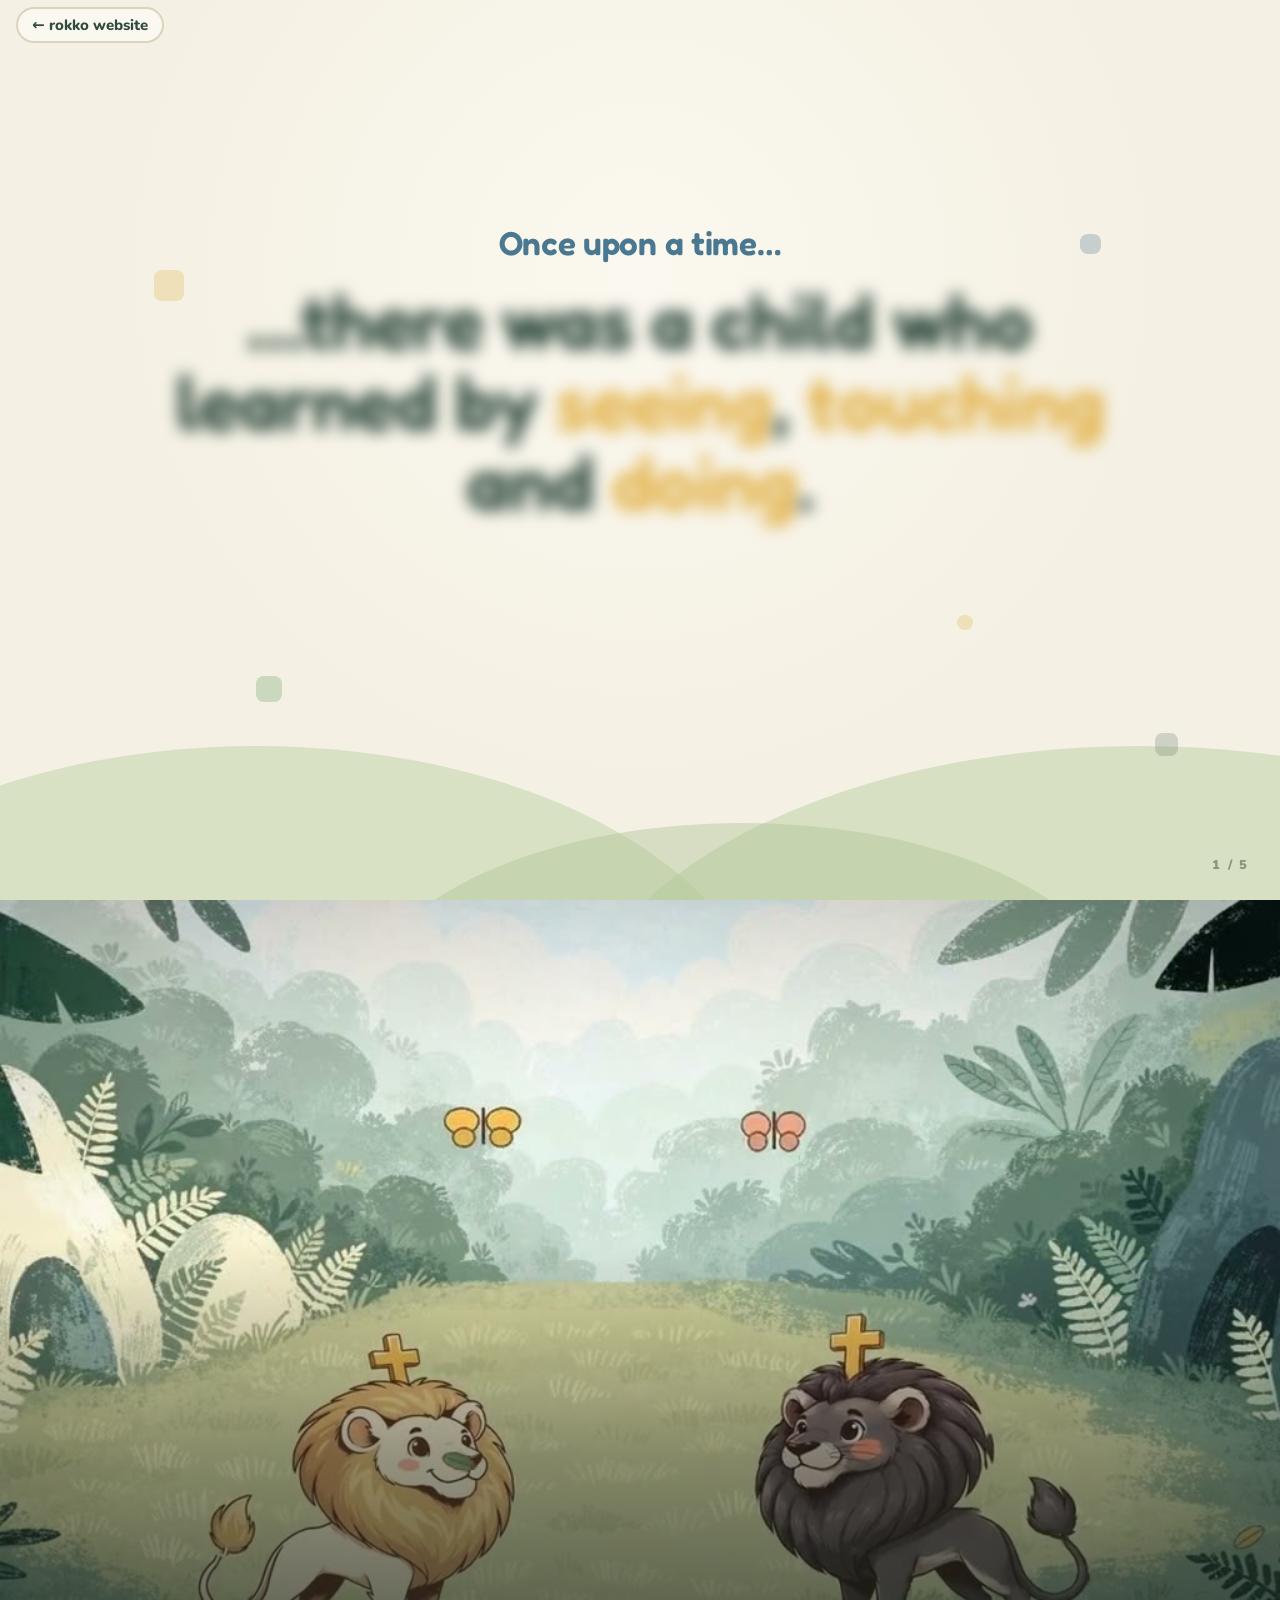
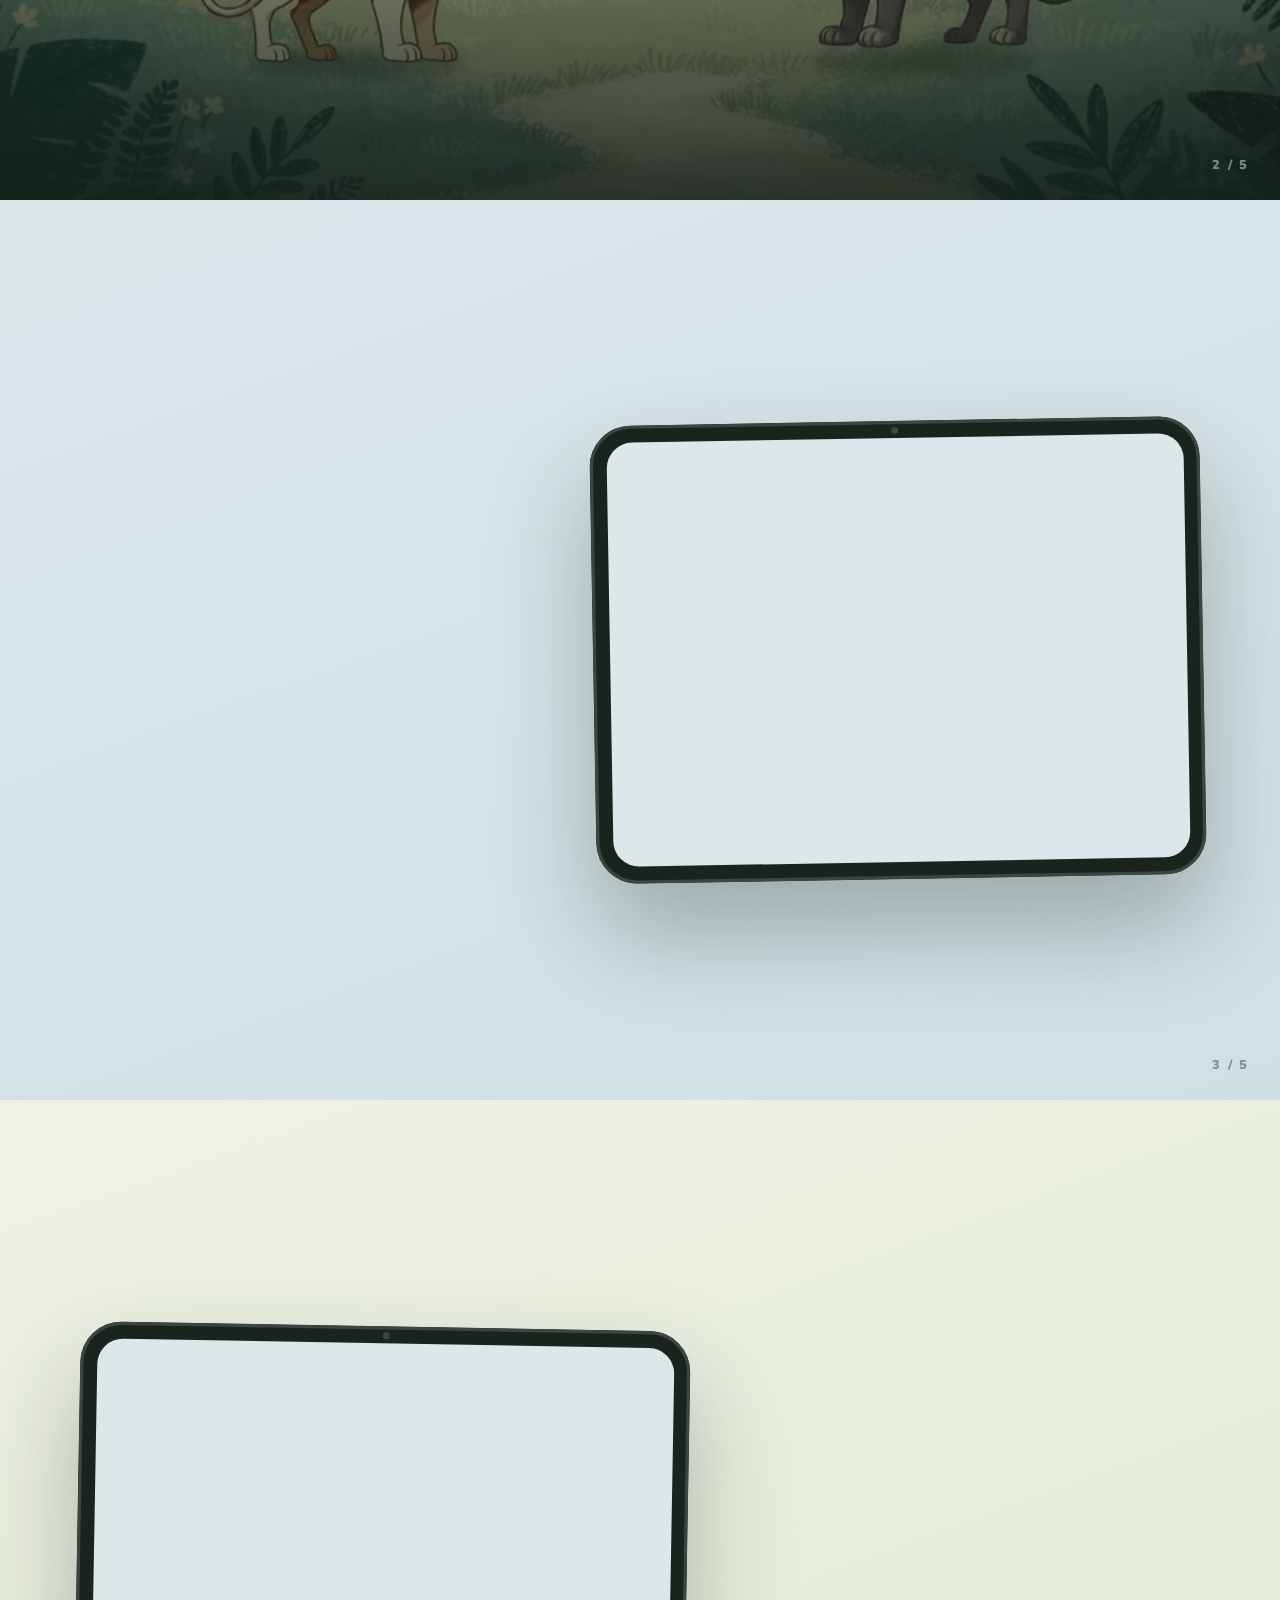
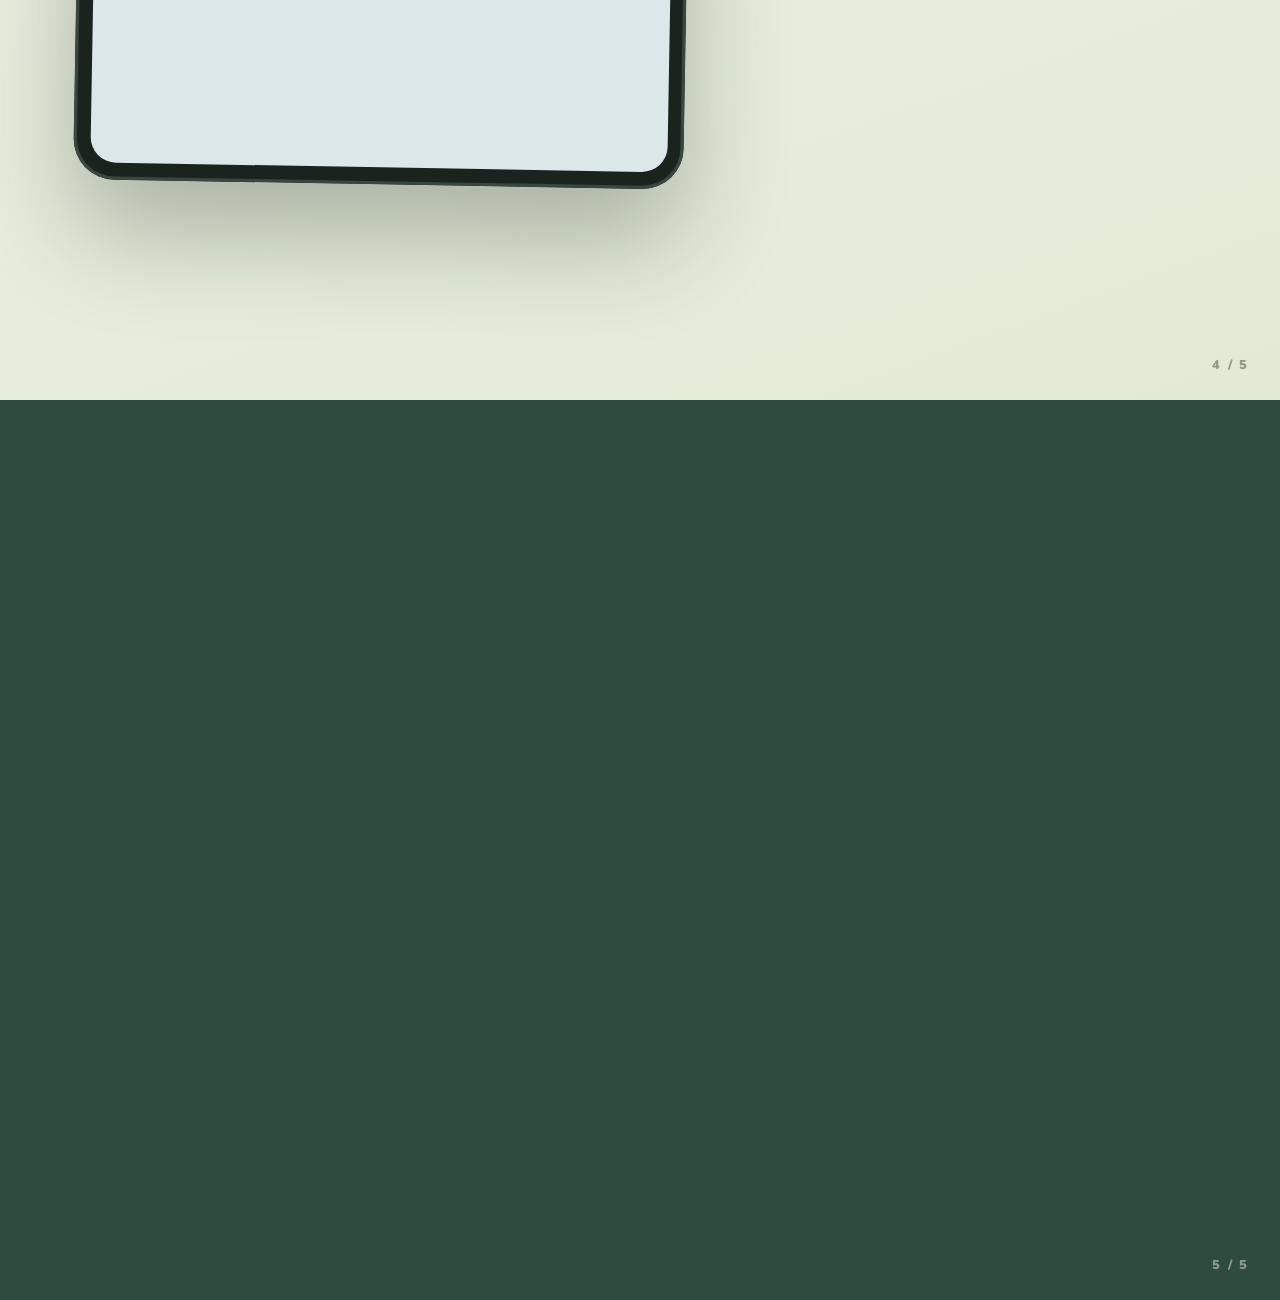
==== commit 0eed6266: "Showcase: drop the settings screen; chapter 4 keeps Show the real King Co-Authored-By: Claude Opus 5" ====
--- a/Website/showcase/index.html
+++ b/Website/showcase/index.html
@@ -82,9 +82,8 @@
       </div>
       <div class="device beat" data-at="0" data-until="24">
         <div class="screen">
-          <img class="kb beat kb-cards" data-at="0" data-until="12.4" src="../media/6_round.jpg" alt="A game: Find the King">
-          <img class="kb beat kb-meet" data-at="12" data-until="24" src="../media/4_meet.jpg" alt="Meet the lion">
-          <i class="tap beat" data-at="4.5" data-until="7.5" aria-hidden="true"></i>
+          <img class="kb beat kb-cards" data-at="0" data-until="24" src="../media/6_round.jpg" alt="A game: Find the King">
+                    <i class="tap beat" data-at="4.5" data-until="7.5" aria-hidden="true"></i>
         </div>
       </div>
     </div>
@@ -96,8 +95,7 @@
     <div class="split flip">
       <div class="device beat" data-at="0" data-until="24">
         <div class="screen">
-          <img class="kb beat kb-show" data-at="0" data-until="12.4" src="../media/5_show.jpg" alt="Show the real King">
-          <img class="kb beat kb-ready" data-at="12" data-until="24" src="../media/2_ready.jpg" alt="Get these pieces ready">
+          <img class="kb beat kb-show" data-at="0" data-until="24" src="../media/5_show.jpg" alt="Show the real King">
         </div>
       </div>
       <div class="copy">
@@ -112,7 +110,7 @@
           <ul class="points">
             <li class="beat" data-at="14" data-until="23.6"><b>Harder</b> only when ready.</li>
             <li class="beat" data-at="16" data-until="23.6"><b>A wobbly day?</b> Rokko eases off.</li>
-            <li class="beat" data-at="18" data-until="23.6"><b>Nothing leaves</b> the iPad.</li>
+            <li class="beat" data-at="18" data-until="23.6"><b>Calm mode:</b> softer pictures, quieter sound.</li>
           </ul>
         </div>
       </div>
--- a/Website/showcase/showcase.css
+++ b/Website/showcase/showcase.css
@@ -196,3 +196,73 @@
 .board b { top: calc(100% + var(--u) * 1.4); }
 .p2 { background: #1B231F url("../media/story-poster.jpg") center / cover; }
 @media (max-aspect-ratio: 1/1) { .finale > .beat:first-child h1 { white-space: normal; } }
+/* Relevant zooms: the question bar on the game, the Calm / Standard setting */
+.kb-question { --o: 8% 96%; --z: 2.2; }
+.kb-calm { --o: 50% 46%; --z: 2.3; }
+.kb-question { --o: 0% 100%; --z: 2; }
+
+/* No zooming: app screens and the film are shown whole and still */
+.kb, .kb.on { animation: none !important; }
+.p3 .kb { transform: none; }
+.bleed, .bleed.on { transform: none !important; }
+
+
+/* ======================================================================
+   A different entrance for each chapter (gentle: no flashes, shakes or spins)
+   ====================================================================== */
+:root { --spring: cubic-bezier(.34, 1.56, .64, 1); }
+
+/* 2 · Captions wipe on, left to right, like subtitles being written */
+.p2 .words .w { transform: none; filter: none; opacity: 1; clip-path: inset(0 100% 0 0);
+  transition: clip-path 650ms var(--ease); transition-delay: calc(var(--i) * 110ms); }
+.p2 .on .words .w { clip-path: inset(0 0 0 0); }
+.p2 .spine { transform: translateX(calc(var(--u) * -4)); opacity: 0; transition: transform 900ms var(--out), opacity 700ms var(--ease); }
+.p2 .on > .spine { transform: none; opacity: 1; }
+.p2 .caption > .beat::before { content: ""; display: block; width: calc(var(--u) * 8); height: calc(var(--u) * .5); border-radius: 999px;
+  background: var(--honey); margin-bottom: calc(var(--u) * 2); transform: scaleX(0); transform-origin: left; transition: transform 900ms var(--out) 200ms; }
+.p2 .caption > .beat.on::before { transform: scaleX(1); }
+
+/* 3 · The iPad glides in from the right; words drop in; points pop with a spring */
+.p3 .device { transform: translateX(45vw) rotate(5deg); transition: opacity 900ms var(--ease), transform 1400ms var(--out); }
+.p3 .device.on { transform: rotate(-1deg); }
+.p3 .words .w { transform: translateY(-.6em); filter: none; }
+.p3 .on .words .w { transform: none; }
+.p3 .points li { transform: scale(.5); transform-origin: left center; transition: opacity 500ms var(--ease), transform 700ms var(--spring); }
+.p3 .points li.on { transform: none; }
+
+/* 4 · The iPad swings in in 3D; the screen changes with a sideways slide; words flip up */
+.p4 .split { perspective: 1800px; }
+.p4 .device { transform: rotateY(-38deg) translateX(-8vw); transform-origin: left center; transition: opacity 900ms var(--ease), transform 1500ms var(--out); }
+.p4 .device.on { transform: rotate(1deg); }
+.p4 .kb { transform: translateX(12%); transition: opacity 700ms var(--ease), transform 900ms var(--out); }
+.p4 .kb.on { transform: none; }
+.p4 .words { perspective: 600px; }
+.p4 .words .w { transform: rotateX(-80deg); transform-origin: 50% 100%; filter: none; }
+.p4 .on .words .w { transform: none; }
+.p4 .points li { transform: translateX(calc(var(--u) * 5)); transition: opacity 600ms var(--ease), transform 900ms var(--out); }
+.p4 .points li.on { transform: none; }
+
+/* 5 · Words grow in; the board builds square by square; the QR card tips up */
+.p5 .words .w { transform: scale(.3); filter: none; transition: opacity 500ms var(--ease), transform 800ms var(--spring); transition-delay: calc(var(--i) * 70ms); }
+.p5 .on .words .w { transform: none; }
+.board { transform: none; border-color: transparent; transition: opacity 600ms var(--ease), border-color 600ms var(--ease) 1.4s; }
+.board.on { border-color: var(--honey); }
+.board span { transform: scaleY(0); transform-origin: bottom; transition: transform 600ms var(--spring); }
+.board.on span { transform: none; }
+.board.on span:nth-child(1) { transition-delay: 0ms; } .board.on span:nth-child(2) { transition-delay: 150ms; }
+.board.on span:nth-child(3) { transition-delay: 300ms; } .board.on span:nth-child(4) { transition-delay: 450ms; }
+.board.on span:nth-child(5) { transition-delay: 600ms; }
+.board i::before { transform: scale(0); transition: transform 700ms var(--spring) 1.2s; }
+.board.on i::before { transform: none; }
+.p5 .end { perspective: 1400px; }
+.p5 .qr-card { transform: rotateX(70deg) translateY(calc(var(--u) * 6)); transform-origin: 50% 100%; transition: opacity 700ms var(--ease), transform 1300ms var(--out); }
+.p5 .qr-card.on { transform: none; }
+.p5 .name .wordmark { transform: translateY(calc(var(--u) * 3)); opacity: 0; transition: transform 1200ms var(--out) 300ms, opacity 900ms var(--ease) 300ms; }
+.p5 .end.on .name .wordmark { transform: none; opacity: 1; }
+
+@media (prefers-reduced-motion: reduce) {
+  .p2 .words .w { clip-path: none !important; }
+  .p2 .spine, .p2 .caption > .beat::before, .p3 .device, .p4 .device, .p4 .kb, .p3 .points li, .p4 .points li,
+  .board span, .board i::before, .p5 .qr-card, .p5 .words .w, .p4 .words .w, .p3 .words .w { transform: none !important; }
+  .p5 .name .wordmark { transform: none !important; }
+}
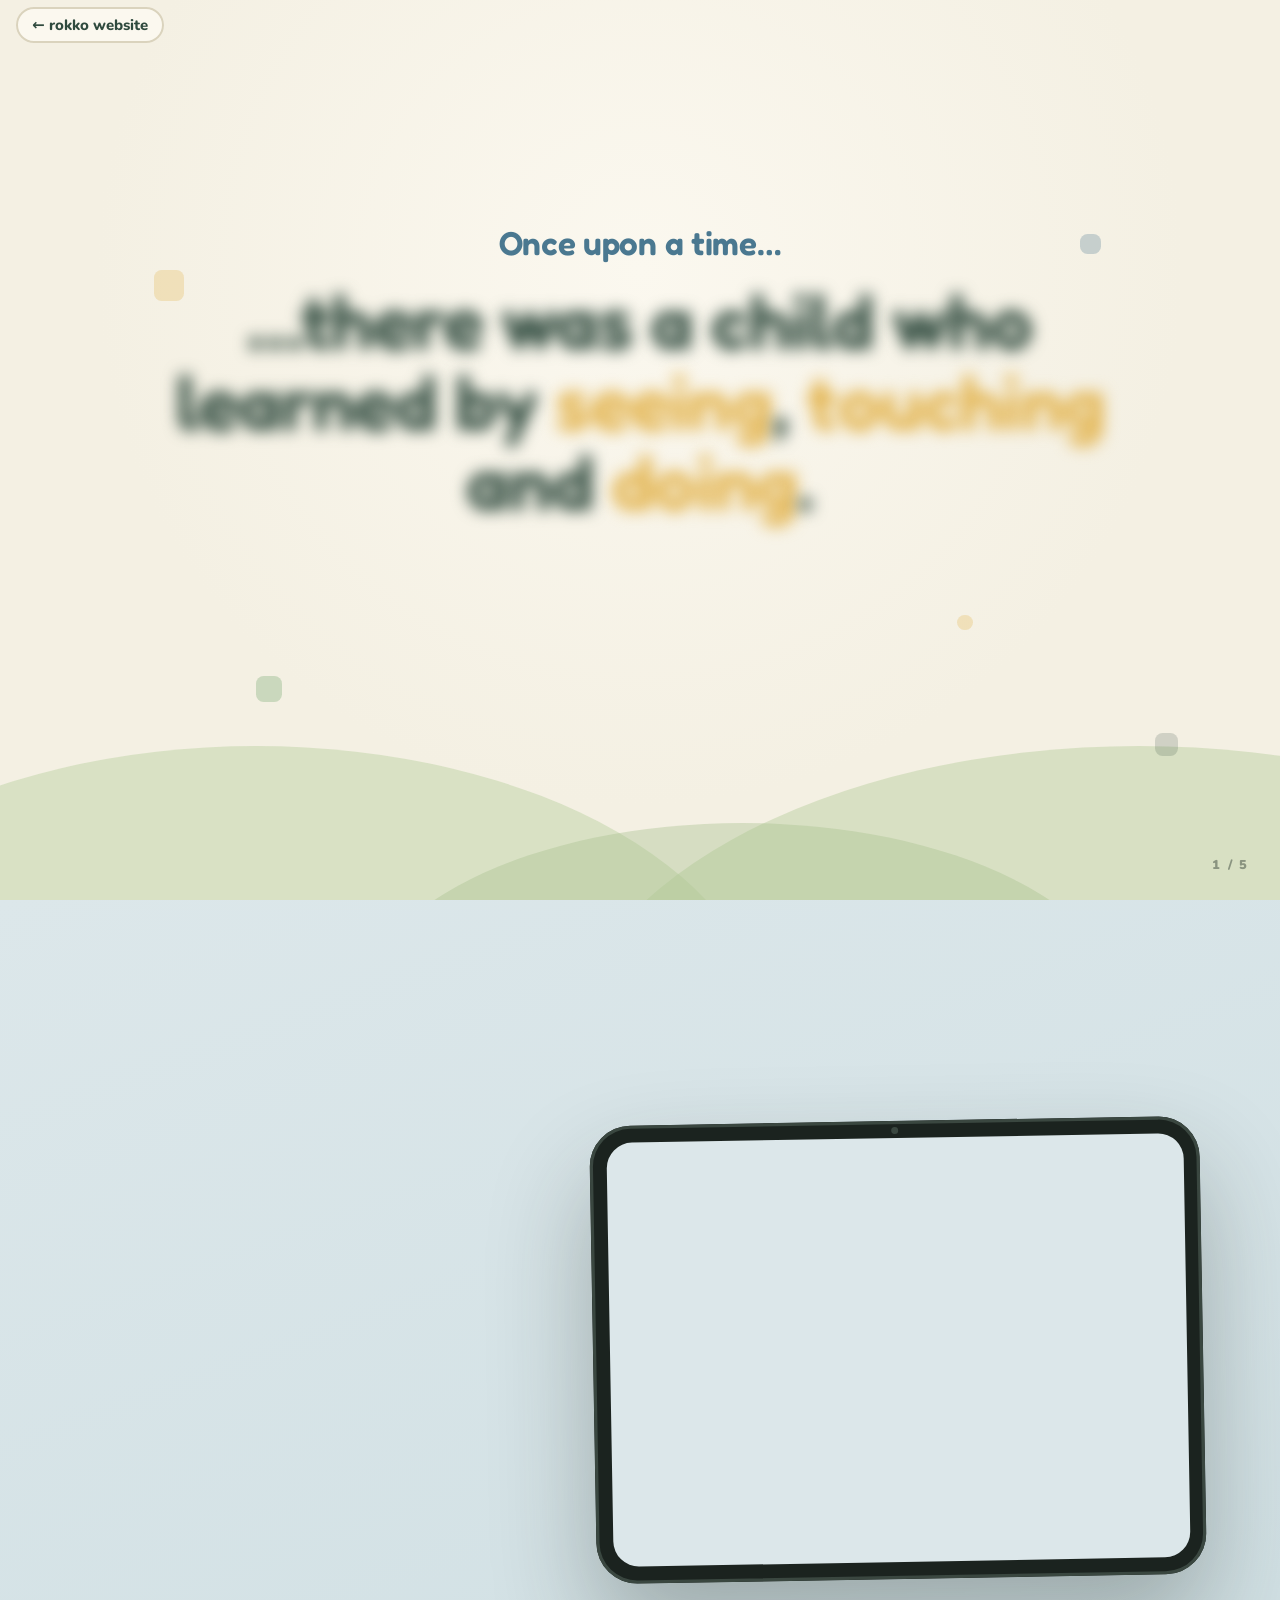
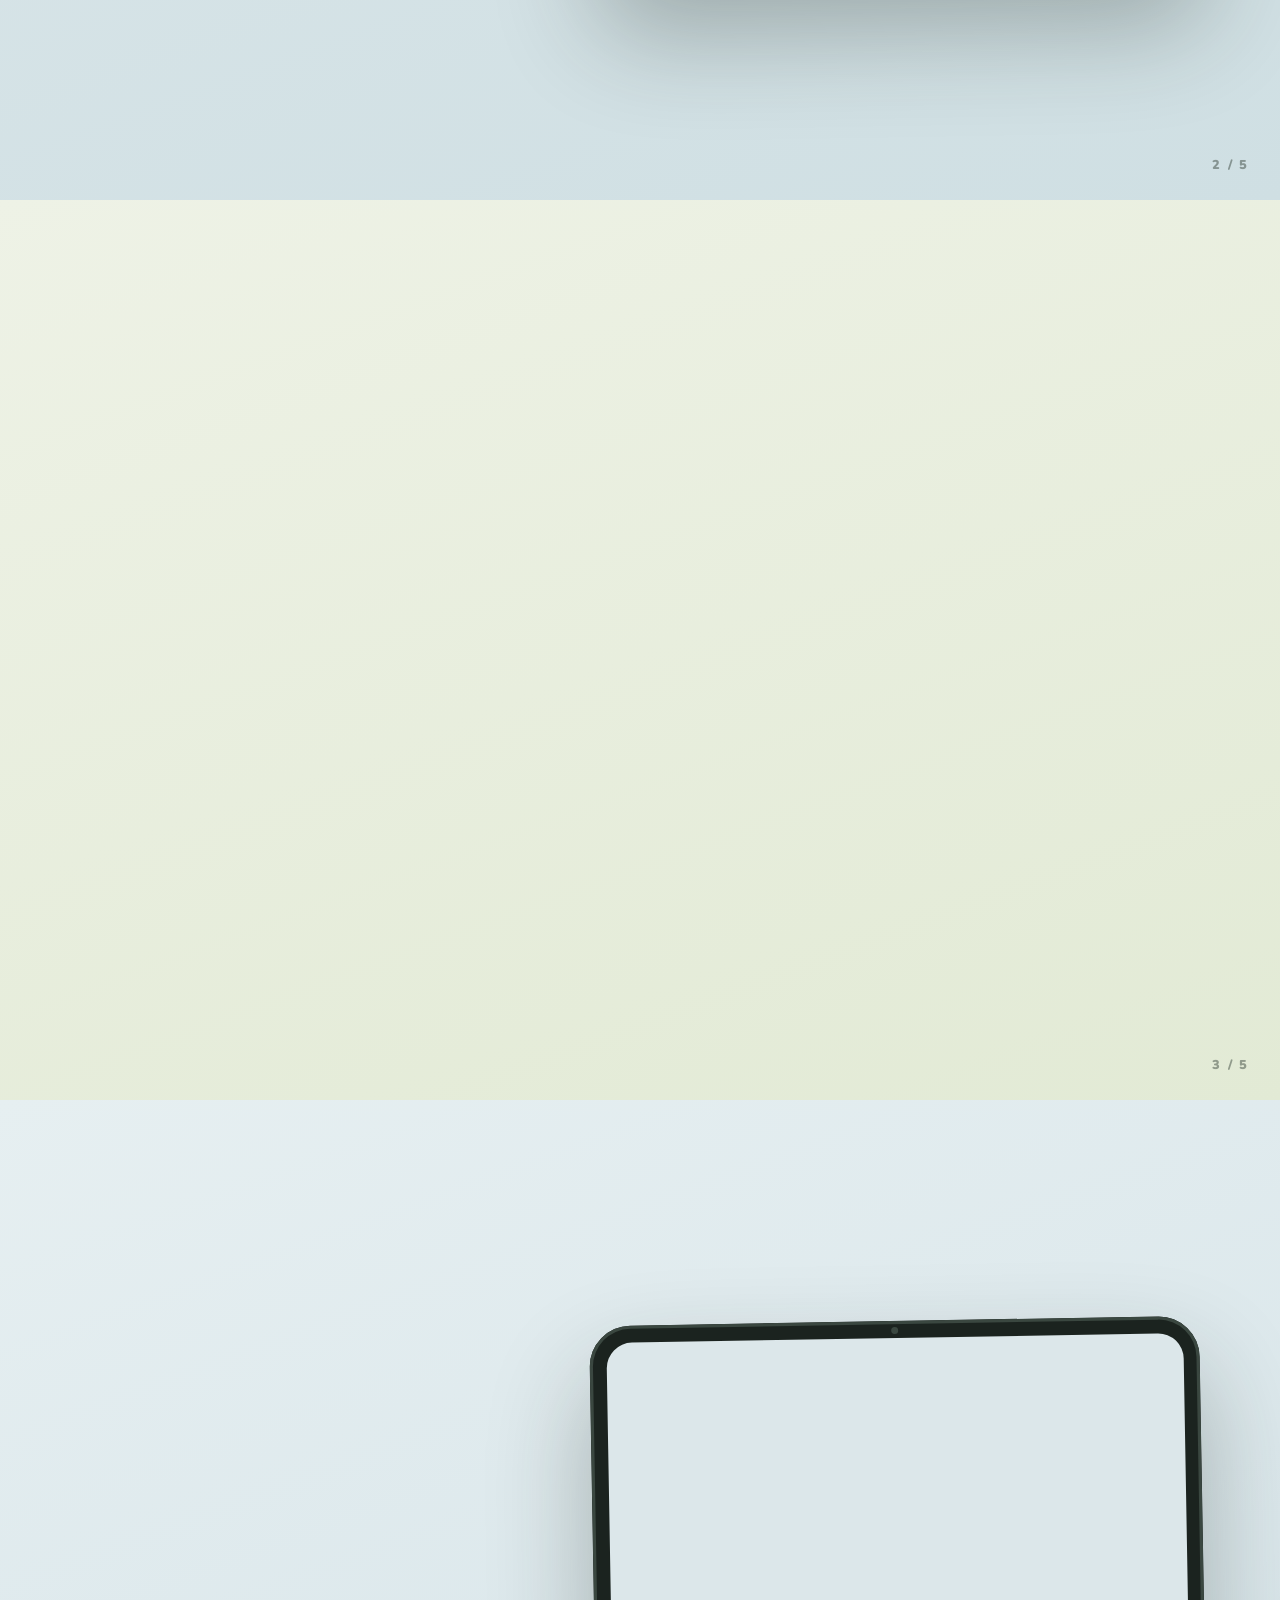
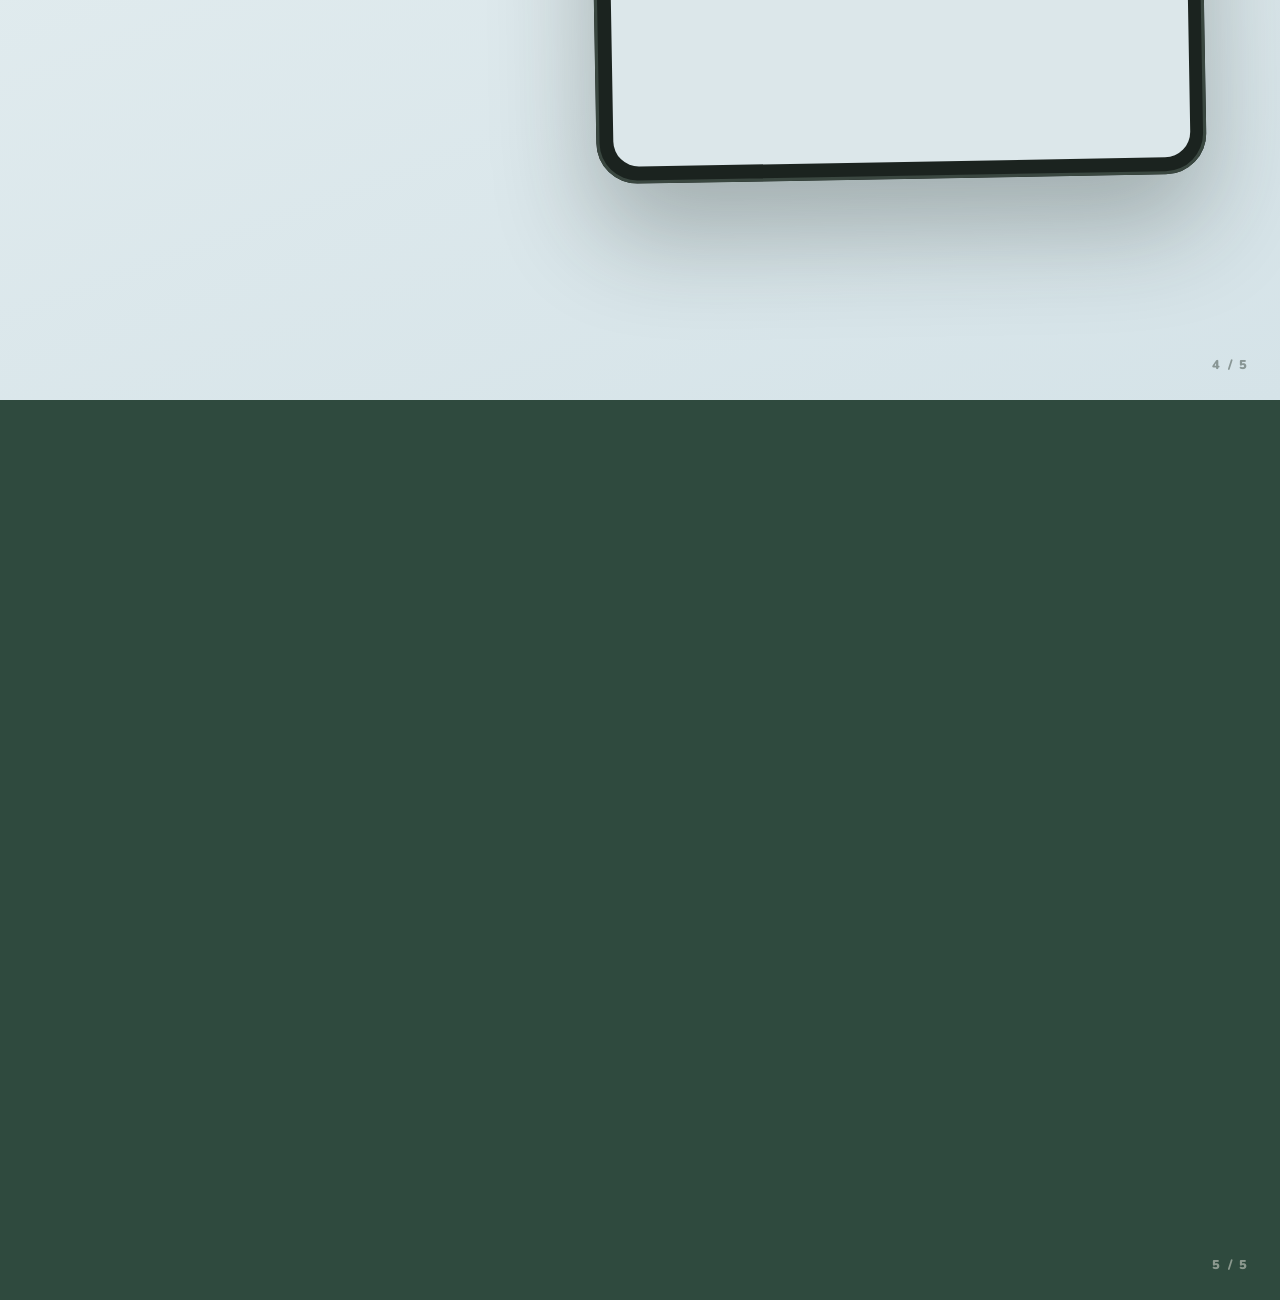
==== commit 76798780: "Showcase: 1 as is, 2 minigames, 3 real piece, 4 long press (mood check), 5 castling + QR; film chapt" ====
--- a/Website/showcase/index.html
+++ b/Website/showcase/index.html
@@ -47,32 +47,13 @@
     <span class="chapter">1 / 5</span>
   </section>
 
-  <!-- 2 · One day: the film, full bleed -->
-  <section class="panel p2 dark" data-screen="2">
-    <video class="bleed beat" data-at="0" data-until="13" data-restart src="../media/story.mp4" poster="../media/story-poster.jpg" muted playsinline loop></video>
-    <video class="bleed beat" data-at="12.6" data-until="24" data-restart src="../media/transform.mp4" poster="../media/transform-poster.jpg" muted playsinline loop></video>
-    <div class="shade"></div>
-    <div class="caption">
-      <div class="beat" data-at="0.8" data-until="12.4">
-        <p class="spine">One day…</p>
-        <h1 class="words">…they opened Rokko, and a story began.</h1>
-      </div>
-      <div class="beat" data-at="13.2" data-until="23.6">
-        <p class="spine">In the jungle…</p>
-        <h1 class="words">…six animals become the six chess pieces.</h1>
-        <p class="big-line words">Pictures and a story first. Then the names and rules have something to hold on to.</p>
-      </div>
-    </div>
-    <span class="chapter">2 / 5</span>
-  </section>
-
-  <!-- 3 · Because of that: games to touch -->
-  <section class="panel p3" data-screen="3">
+  <!-- 2 · Minigames: one game, start to finish -->
+  <section class="panel p3" data-screen="2">
     <div class="split">
       <div class="copy">
         <div class="beat" data-at="0.4" data-until="23.6">
-          <p class="spine">Because of that…</p>
-          <h1 class="words">…the story became games to touch.</h1>
+          <p class="spine">One day, they opened Rokko…</p>
+          <h1 class="words">…and chess became games to touch.</h1>
         </div>
         <ul class="points">
           <li class="beat" data-at="7" data-until="23.6"><b>One question,</b> every time. “Find the King.”</li>
@@ -82,36 +63,57 @@
       </div>
       <div class="device beat" data-at="0" data-until="24">
         <div class="screen">
-          <img class="kb beat kb-cards" data-at="0" data-until="24" src="../media/6_round.jpg" alt="A game: Find the King">
-                    <i class="tap beat" data-at="4.5" data-until="7.5" aria-hidden="true"></i>
+          <img class="kb beat" data-at="0" data-until="24" src="../media/6_round.jpg" alt="A game: Find the King">
+          <i class="tap beat" data-at="4.5" data-until="7.5" aria-hidden="true"></i>
         </div>
+      </div>
+    </div>
+    <span class="chapter">2 / 5</span>
+  </section>
+
+  <!-- 3 · The real piece -->
+  <section class="panel p4" data-screen="3">
+    <div class="split flip">
+      <div class="device beat" data-at="0" data-until="24">
+        <div class="screen">
+          <img class="kb beat" data-at="0" data-until="24" src="../media/guardian_king.jpg" alt="Show the real King">
+        </div>
+      </div>
+      <div class="copy">
+        <div class="beat" data-at="0.4" data-until="23.6">
+          <p class="spine">Because of that…</p>
+          <h1 class="words">…they held the real pieces.</h1>
+          <p class="big-line words">The grown-up hands over the King. The child feels the cross on top.</p>
+        </div>
+        <ul class="points">
+          <li class="beat" data-at="9" data-until="23.6"><b>Clear steps</b> for the grown-up.</li>
+          <li class="beat" data-at="11.5" data-until="23.6"><b>No chess knowledge</b> needed to lead.</li>
+          <li class="beat" data-at="14" data-until="23.6"><b>Your own chess set,</b> next to the iPad.</li>
+        </ul>
       </div>
     </div>
     <span class="chapter">3 / 5</span>
   </section>
 
-  <!-- 4 · And because of that: the real board, at their pace -->
-  <section class="panel p4" data-screen="4">
-    <div class="split flip">
+  <!-- 4 · The long press: hold the Guardian button, the mood check opens -->
+  <section class="panel p6" data-screen="4">
+    <div class="split">
+      <div class="copy">
+        <div class="beat" data-at="0.4" data-until="23.6">
+          <p class="spine">And on any day…</p>
+          <h1 class="words">…one long press, and Rokko follows the child.</h1>
+        </div>
+        <ul class="points">
+          <li class="beat" data-at="9" data-until="23.6"><b>Ready:</b> carry on as normal.</li>
+          <li class="beat" data-at="11.5" data-until="23.6"><b>Wobbly:</b> slower, easier rounds.</li>
+          <li class="beat" data-at="14" data-until="23.6"><b>Needs a break:</b> take a short break.</li>
+        </ul>
+      </div>
       <div class="device beat" data-at="0" data-until="24">
         <div class="screen">
-          <img class="kb beat kb-show" data-at="0" data-until="24" src="../media/5_show.jpg" alt="Show the real King">
-        </div>
-      </div>
-      <div class="copy">
-        <div class="beat" data-at="0.4" data-until="11.6">
-          <p class="spine">And because of that…</p>
-          <h1 class="words">…they held the real pieces.</h1>
-          <p class="big-line words">The grown-up hands over the King. The child feels the cross on top.</p>
-        </div>
-        <div class="beat" data-at="12" data-until="23.6">
-          <p class="spine">At their own pace.</p>
-          <h1 class="words">Rokko follows the child.</h1>
-          <ul class="points">
-            <li class="beat" data-at="14" data-until="23.6"><b>Harder</b> only when ready.</li>
-            <li class="beat" data-at="16" data-until="23.6"><b>A wobbly day?</b> Rokko eases off.</li>
-            <li class="beat" data-at="18" data-until="23.6"><b>Calm mode:</b> softer pictures, quieter sound.</li>
-          </ul>
+          <img class="kb beat" data-at="0" data-until="24" src="../media/guardian_king.jpg" alt="A lesson page with the Guardian button">
+          <img class="kb beat mood-shot" data-at="6.4" data-until="24" src="../media/guardian_mood.jpg" alt="Holding the Guardian button opens: Ready, Wobbly, Needs a break">
+          <i class="hold beat" data-at="4" data-until="6.8" aria-hidden="true"></i>
         </div>
       </div>
     </div>
--- a/Website/showcase/showcase.css
+++ b/Website/showcase/showcase.css
@@ -266,3 +266,30 @@
   .board span, .board i::before, .p5 .qr-card, .p5 .words .w, .p4 .words .w, .p3 .words .w { transform: none !important; }
   .p5 .name .wordmark { transform: none !important; }
 }
+
+/* Chapter 4: hold the Guardian button (2 s ring), then the mood check fades in over the same page */
+.p4 .kb, .p4 .kb.on { transform: none; }
+.p4 .mood-shot { transition: opacity 600ms var(--ease); }
+.hold { position: absolute; left: 94.8%; top: 6.6%; width: calc(var(--u) * 6); height: calc(var(--u) * 6);
+  margin: calc(var(--u) * -3); border-radius: 50%; z-index: 2;
+  background: conic-gradient(var(--honey) calc(var(--p) * 1turn), rgba(255, 255, 255, .35) 0);
+  -webkit-mask: radial-gradient(circle, transparent 58%, #000 60%); mask: radial-gradient(circle, transparent 58%, #000 60%); }
+@property --p { syntax: "<number>"; inherits: false; initial-value: 0; }
+.hold.on { animation: hold-fill 2s linear forwards; }
+@keyframes hold-fill { from { --p: 0; } to { --p: 1; } }
+@media (prefers-reduced-motion: reduce) { .hold.on { animation: none; --p: 1; } }
+
+/* Chapter 4 · long press: its own surface; the iPad rises in, the screen stays still */
+.p6 { background: linear-gradient(160deg, #E6EFF1, #D5E3E8); }
+.p6 h1 { font-size: calc(var(--u) * 4.6); }
+.p6 .kb, .p6 .kb.on { transform: none; }
+.p6 .mood-shot { transition: opacity 600ms var(--ease); }
+.p6 .device { transform: translateY(40vh) rotate(-1deg); transition: opacity 900ms var(--ease), transform 1400ms var(--out); }
+.p6 .device.on { transform: rotate(-1deg); }
+.p6 .words .w { transform: translateY(.45em); filter: blur(6px); }
+.p6 .on .words .w { transform: none; filter: none; }
+.p6 .points li { transform: translateY(calc(var(--u) * 2)); transition: opacity 600ms var(--ease), transform 800ms var(--out); }
+.p6 .points li.on { transform: none; }
+/* Real piece: the screen does not slide */
+.p4 .kb, .p4 .kb.on { transform: none; }
+@media (prefers-reduced-motion: reduce) { .p6 .device, .p6 .points li, .p6 .words .w { transform: none !important; filter: none !important; } }
